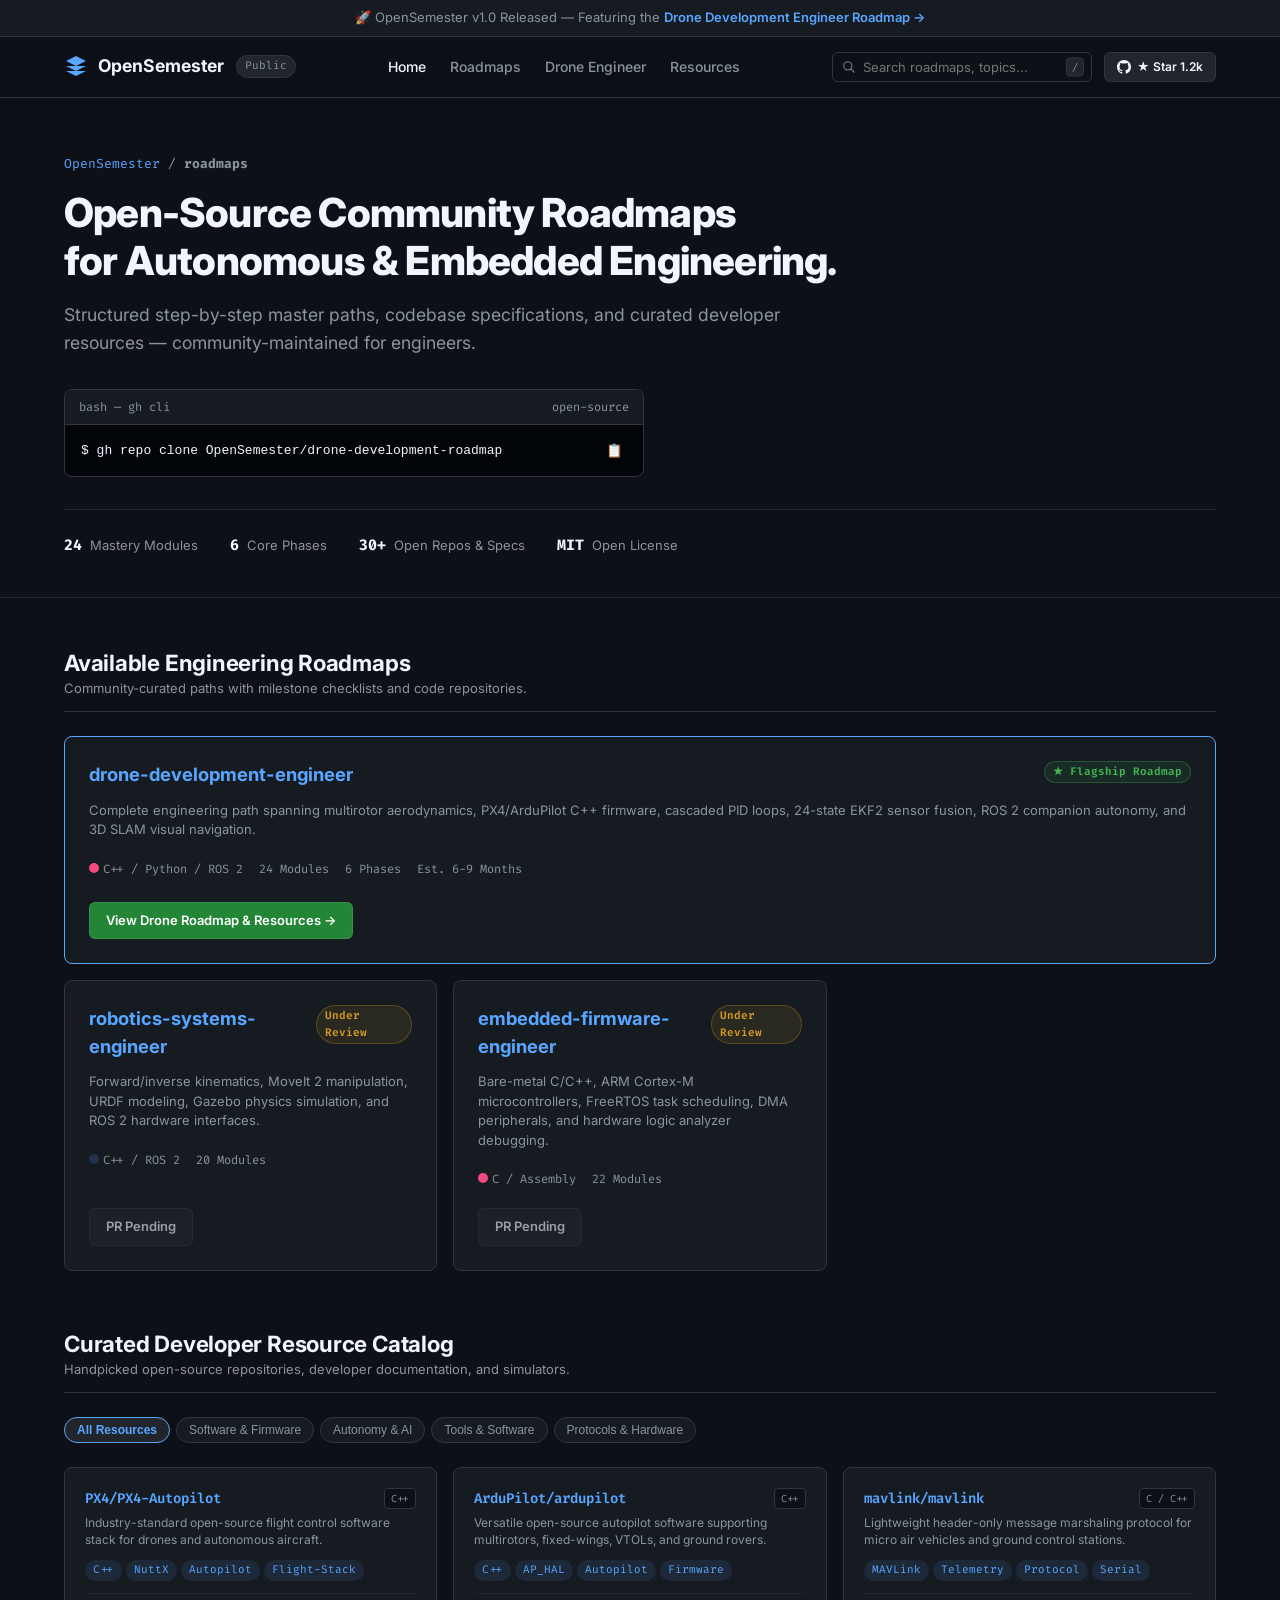
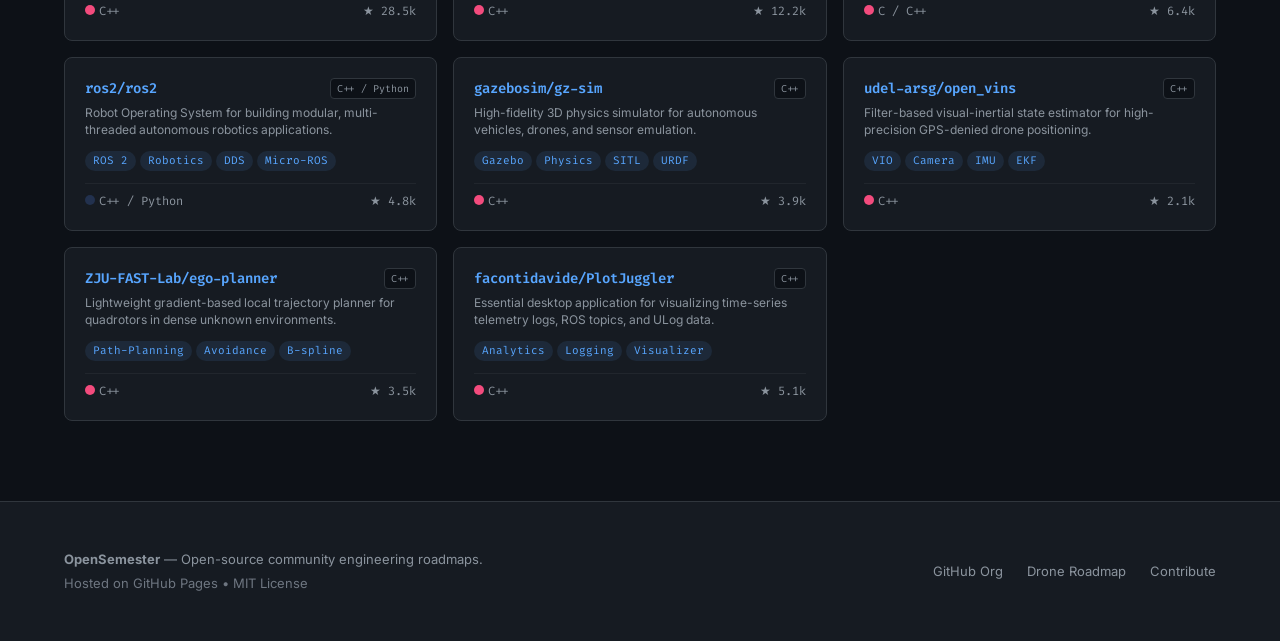
==== index.html @ 30e435c9 "feat: OpenSemester organization website and Drone Development Engineer roadmap" ====
<!DOCTYPE html>
<html lang="en">
<head>
  <meta charset="UTF-8">
  <meta name="viewport" content="width=device-width, initial-scale=1.0">
  <title>OpenSemester — Open Source Engineering Roadmaps</title>
  <meta name="description" content="Open-source, community-curated technical roadmaps and resource guides for specialized engineering domains. Flagship: Drone Development Engineer.">
  <link rel="stylesheet" href="css/main.css">
  <link rel="stylesheet" href="css/resources.css">
</head>
<body>

  <!-- Top Announcement Bar -->
  <div class="announcement-bar">
    <span>🚀 OpenSemester v1.0 Released — Featuring the </span>
    <a href="drone-engineer.html">Drone Development Engineer Roadmap →</a>
  </div>

  <!-- Navbar -->
  <nav class="navbar">
    <div class="container nav-container">
      <div class="brand-wrapper">
        <a href="index.html" class="brand-logo">
          <svg width="24" height="24" viewBox="0 0 24 24"><path fill="var(--accent-blue)" d="M12 2L2 7l10 5 10-5-10-5zM2 17l10 5 10-5M2 12l10 5 10-5"/></svg>
          OpenSemester
        </a>
        <span class="repo-badge">Public</span>
      </div>

      <ul class="nav-menu">
        <li class="nav-item"><a href="index.html" class="active">Home</a></li>
        <li class="nav-item"><a href="#roadmaps">Roadmaps</a></li>
        <li class="nav-item"><a href="drone-engineer.html">Drone Engineer</a></li>
        <li class="nav-item"><a href="#resources">Resources</a></li>
      </ul>

      <div class="nav-actions">
        <div class="search-palette">
          <svg width="14" height="14" fill="none" stroke="currentColor" viewBox="0 0 24 24"><path stroke-linecap="round" stroke-linejoin="round" stroke-width="2" d="M21 21l-6-6m2-5a7 7 0 11-14 0 7 7 0 0114 0z"/></svg>
          <input type="text" id="search-input" placeholder="Search roadmaps, topics...">
          <span class="kbd-shortcut">/</span>
        </div>
        <a href="https://github.com/OpenSemester" target="_blank" rel="noopener" class="btn-github-star">
          <svg width="14" height="14" fill="currentColor" viewBox="0 0 24 24"><path d="M12 0C5.37 0 0 5.37 0 12c0 5.31 3.435 9.795 8.205 11.385.6.105.825-.255.825-.57 0-.285-.015-1.23-.015-2.235-3.015.555-3.795-.735-4.035-1.41-.135-.345-.72-1.41-1.23-1.695-.42-.225-1.02-.78-.015-.795.945-.015 1.62.87 1.845 1.23 1.08 1.815 2.805 1.305 3.495.99.105-.78.42-1.305.765-1.605-2.67-.3-5.46-1.335-5.46-5.925 0-1.305.465-2.385 1.23-3.225-.12-.3-.54-1.53.12-3.18 0 0 1.005-.315 3.3 1.23.96-.27 1.98-.405 3-.405s2.04.135 3 .405c2.295-1.56 3.3-1.23 3.3-1.23.66 1.65.24 2.88.12 3.18.765.84 1.23 1.905 1.23 3.225 0 4.605-2.805 5.625-5.475 5.925.435.375.81 1.095.81 2.22 0 1.605-.015 2.895-.015 3.3 0 .315.225.69.825.57A12.02 12.02 0 0024 12c0-6.63-5.37-12-12-12z"/></svg>
          ★ Star 1.2k
        </a>
      </div>
    </div>
  </nav>

  <!-- Developer Hero Header -->
  <header class="dev-hero">
    <div class="container">
      <div class="hero-repo-header">
        <a href="https://github.com/OpenSemester">OpenSemester</a>
        <span>/</span>
        <strong>roadmaps</strong>
      </div>
      <h1 class="dev-hero-title">
        Open-Source Community Roadmaps<br>
        for Autonomous & Embedded Engineering.
      </h1>
      <p class="dev-hero-desc">
        Structured step-by-step master paths, codebase specifications, and curated developer resources — community-maintained for engineers.
      </p>

      <!-- Terminal / CLI Preview Widget -->
      <div class="cli-widget">
        <div class="cli-header">
          <span>bash — gh cli</span>
          <span>open-source</span>
        </div>
        <div class="cli-body">
          <code>$ gh repo clone OpenSemester/drone-development-roadmap</code>
          <button class="btn-copy-cmd" title="Copy command" onclick="navigator.clipboard.writeText('gh repo clone OpenSemester/drone-development-roadmap')">📋</button>
        </div>
      </div>

      <!-- Stats Strip -->
      <div class="stats-strip">
        <div class="stat-item">
          <strong>24</strong> Mastery Modules
        </div>
        <div class="stat-item">
          <strong>6</strong> Core Phases
        </div>
        <div class="stat-item">
          <strong>30+</strong> Open Repos & Specs
        </div>
        <div class="stat-item">
          <strong>MIT</strong> Open License
        </div>
      </div>
    </div>
  </header>

  <!-- Roadmaps Section -->
  <main class="container">
    <section id="roadmaps">
      <div class="section-heading">
        <div>
          <h2>Available Engineering Roadmaps</h2>
          <p>Community-curated paths with milestone checklists and code repositories.</p>
        </div>
      </div>

      <div style="display: grid; grid-template-columns: repeat(auto-fit, minmax(320px, 1fr)); gap: 1rem;">
        
        <!-- Flagship: Drone Development Engineer -->
        <div class="repo-card" style="grid-column: 1 / -1; border-color: var(--accent-blue);">
          <div>
            <div class="repo-card-top">
              <h3 class="repo-card-title">
                <a href="drone-engineer.html">drone-development-engineer</a>
              </h3>
              <span class="repo-badge-pill featured">★ Flagship Roadmap</span>
            </div>
            <p class="repo-card-desc">
              Complete engineering path spanning multirotor aerodynamics, PX4/ArduPilot C++ firmware, cascaded PID loops, 24-state EKF2 sensor fusion, ROS 2 companion autonomy, and 3D SLAM visual navigation.
            </p>
            <div class="repo-card-meta">
              <span><span class="lang-dot lang-cpp"></span>C++ / Python / ROS 2</span>
              <span>24 Modules</span>
              <span>6 Phases</span>
              <span>Est. 6-9 Months</span>
            </div>
          </div>
          <div style="margin-top: 1.5rem;">
            <a href="drone-engineer.html" class="btn btn-primary">
              View Drone Roadmap & Resources →
            </a>
          </div>
        </div>

        <!-- Robotics Systems Engineer -->
        <div class="repo-card">
          <div>
            <div class="repo-card-top">
              <h3 class="repo-card-title">
                <a href="#">robotics-systems-engineer</a>
              </h3>
              <span class="repo-badge-pill dev">Under Review</span>
            </div>
            <p class="repo-card-desc">
              Forward/inverse kinematics, MoveIt 2 manipulation, URDF modeling, Gazebo physics simulation, and ROS 2 hardware interfaces.
            </p>
            <div class="repo-card-meta">
              <span><span class="lang-dot lang-ros"></span>C++ / ROS 2</span>
              <span>20 Modules</span>
            </div>
          </div>
          <div style="margin-top: 1.25rem;">
            <span class="btn btn-secondary" style="opacity: 0.6;">PR Pending</span>
          </div>
        </div>

        <!-- Embedded Firmware Engineer -->
        <div class="repo-card">
          <div>
            <div class="repo-card-top">
              <h3 class="repo-card-title">
                <a href="#">embedded-firmware-engineer</a>
              </h3>
              <span class="repo-badge-pill dev">Under Review</span>
            </div>
            <p class="repo-card-desc">
              Bare-metal C/C++, ARM Cortex-M microcontrollers, FreeRTOS task scheduling, DMA peripherals, and hardware logic analyzer debugging.
            </p>
            <div class="repo-card-meta">
              <span><span class="lang-dot lang-cpp"></span>C / Assembly</span>
              <span>22 Modules</span>
            </div>
          </div>
          <div style="margin-top: 1.25rem;">
            <span class="btn btn-secondary" style="opacity: 0.6;">PR Pending</span>
          </div>
        </div>

      </div>
    </section>

    <!-- Resources Section -->
    <section id="resources" style="margin-top: 3.5rem;">
      <div class="section-heading">
        <div>
          <h2>Curated Developer Resource Catalog</h2>
          <p>Handpicked open-source repositories, developer documentation, and simulators.</p>
        </div>
      </div>

      <div class="resource-filter-bar">
        <ul class="filter-pills" id="category-tabs">
          <li><button class="filter-btn active" data-category="All">All Resources</button></li>
          <li><button class="filter-btn" data-category="Software & Firmware">Software & Firmware</button></li>
          <li><button class="filter-btn" data-category="Autonomy & AI">Autonomy & AI</button></li>
          <li><button class="filter-btn" data-category="Tools & Software">Tools & Software</button></li>
          <li><button class="filter-btn" data-category="Protocols & Hardware">Protocols & Hardware</button></li>
        </ul>
      </div>

      <div class="dev-resource-grid" id="resources-grid">
        <!-- Injected via app.js -->
      </div>
    </section>
  </main>

  <!-- Footer -->
  <footer class="footer">
    <div class="container footer-inner">
      <div>
        <p><strong>OpenSemester</strong> — Open-source community engineering roadmaps.</p>
        <p style="margin-top: 4px; color: var(--text-tertiary);">Hosted on GitHub Pages • MIT License</p>
      </div>
      <ul class="footer-links">
        <li><a href="https://github.com/OpenSemester" target="_blank">GitHub Org</a></li>
        <li><a href="drone-engineer.html">Drone Roadmap</a></li>
        <li><a href="https://github.com/OpenSemester" target="_blank">Contribute</a></li>
      </ul>
    </div>
  </footer>

  <script src="js/data.js"></script>
  <script src="js/app.js"></script>
</body>
</html>
---- css/main.css ----
/* OpenSemester Design System - Clean GitHub / Developer-First Theme */
@import url('https://fonts.googleapis.com/css2?family=Fira+Code:wght@400;500;600&family=Inter:wght@400;500;600;700;800&display=swap');

:root {
  /* GitHub Dark Color Palette */
  --bg-canvas: #0d1117;
  --bg-surface: #161b22;
  --bg-surface-hover: #1f242c;
  --bg-overlay: #21262d;
  --bg-subtle: rgba(110, 118, 129, 0.1);
  
  --border-default: #30363d;
  --border-muted: #21262d;
  --border-active: #58a6ff;

  --text-primary: #f0f6fc;
  --text-secondary: #8b949e;
  --text-tertiary: #6e7681;
  --text-link: #58a6ff;

  --accent-blue: #58a6ff;
  --accent-green: #3fb950;
  --accent-purple: #bc8cff;
  --accent-orange: #d29922;
  --accent-red: #ff7b72;
  
  --radius-sm: 6px;
  --radius-md: 8px;
  --radius-lg: 12px;
  --radius-full: 9999px;
  
  --shadow-subtle: 0 1px 3px rgba(0, 0, 0, 0.3);
  --shadow-overlay: 0 8px 24px rgba(1, 4, 9, 0.85);
  
  --font-sans: 'Inter', -apple-system, BlinkMacSystemFont, "Segoe UI", Roboto, sans-serif;
  --font-mono: 'Fira Code', SFMono-Regular, Consolas, "Liberation Mono", Menlo, monospace;
}

* {
  box-sizing: border-box;
  margin: 0;
  padding: 0;
}

html {
  scroll-behavior: smooth;
  color-scheme: dark;
}

body {
  font-family: var(--font-sans);
  background-color: var(--bg-canvas);
  color: var(--text-primary);
  line-height: 1.5;
  font-size: 14px;
  -webkit-font-smoothing: antialiased;
}

/* Scrollbar */
::-webkit-scrollbar {
  width: 8px;
  height: 8px;
}
::-webkit-scrollbar-track {
  background: var(--bg-canvas);
}
::-webkit-scrollbar-thumb {
  background: var(--border-default);
  border-radius: 4px;
}
::-webkit-scrollbar-thumb:hover {
  background: var(--text-tertiary);
}

.container {
  max-width: 1200px;
  margin: 0 auto;
  padding: 0 1.5rem;
}

/* Top Announcement Banner */
.announcement-bar {
  background: #161b22;
  border-bottom: 1px solid var(--border-default);
  padding: 8px 0;
  font-size: 13px;
  text-align: center;
  color: var(--text-secondary);
}

.announcement-bar a {
  color: var(--accent-blue);
  text-decoration: none;
  font-weight: 600;
}

.announcement-bar a:hover {
  text-decoration: underline;
}

/* GitHub-Style Navbar */
.navbar {
  position: sticky;
  top: 0;
  z-index: 100;
  background: rgba(13, 17, 23, 0.95);
  backdrop-filter: blur(8px);
  border-bottom: 1px solid var(--border-default);
}

.nav-container {
  display: flex;
  align-items: center;
  justify-content: space-between;
  height: 60px;
}

.brand-wrapper {
  display: flex;
  align-items: center;
  gap: 12px;
}

.brand-logo {
  display: flex;
  align-items: center;
  gap: 10px;
  text-decoration: none;
  color: var(--text-primary);
  font-weight: 700;
  font-size: 1.1rem;
}

.brand-logo svg {
  fill: currentColor;
}

.repo-badge {
  font-family: var(--font-mono);
  font-size: 11px;
  color: var(--text-secondary);
  background: var(--bg-overlay);
  border: 1px solid var(--border-default);
  padding: 2px 8px;
  border-radius: var(--radius-full);
}

.nav-menu {
  display: flex;
  align-items: center;
  gap: 1.5rem;
  list-style: none;
}

.nav-item a {
  color: var(--text-secondary);
  text-decoration: none;
  font-size: 14px;
  font-weight: 500;
  transition: color 0.15s ease;
}

.nav-item a:hover, .nav-item a.active {
  color: var(--text-primary);
}

.nav-actions {
  display: flex;
  align-items: center;
  gap: 12px;
}

.btn-github-star {
  display: inline-flex;
  align-items: center;
  gap: 6px;
  background: var(--bg-overlay);
  color: var(--text-primary);
  border: 1px solid var(--border-default);
  padding: 5px 12px;
  border-radius: var(--radius-sm);
  font-size: 12px;
  font-weight: 600;
  text-decoration: none;
  transition: background 0.15s ease, border-color 0.15s ease;
}

.btn-github-star:hover {
  background: var(--border-default);
  border-color: var(--text-tertiary);
}

/* Command Quick Search Palette */
.search-palette {
  position: relative;
  width: 260px;
}

.search-palette input {
  width: 100%;
  background: var(--bg-canvas);
  border: 1px solid var(--border-default);
  border-radius: var(--radius-sm);
  padding: 6px 12px 6px 30px;
  color: var(--text-primary);
  font-size: 13px;
  font-family: var(--font-sans);
  outline: none;
  transition: border-color 0.15s ease;
}

.search-palette input:focus {
  border-color: var(--accent-blue);
  box-shadow: 0 0 0 2px rgba(88, 166, 255, 0.2);
}

.search-palette svg {
  position: absolute;
  left: 10px;
  top: 50%;
  transform: translateY(-50%);
  color: var(--text-tertiary);
  pointer-events: none;
}

.kbd-shortcut {
  position: absolute;
  right: 8px;
  top: 50%;
  transform: translateY(-50%);
  font-family: var(--font-mono);
  font-size: 10px;
  background: var(--bg-overlay);
  border: 1px solid var(--border-default);
  color: var(--text-secondary);
  padding: 1px 5px;
  border-radius: 4px;
}

/* Developer Hero Header */
.dev-hero {
  padding: 3.5rem 0 2.5rem;
  border-bottom: 1px solid var(--border-muted);
}

.hero-repo-header {
  display: flex;
  align-items: center;
  gap: 8px;
  font-family: var(--font-mono);
  font-size: 13px;
  color: var(--text-secondary);
  margin-bottom: 1rem;
}

.hero-repo-header a {
  color: var(--accent-blue);
  text-decoration: none;
}

.hero-repo-header a:hover {
  text-decoration: underline;
}

.dev-hero-title {
  font-size: 2.5rem;
  font-weight: 800;
  line-height: 1.2;
  letter-spacing: -0.02em;
  margin-bottom: 1rem;
}

.dev-hero-desc {
  font-size: 1.1rem;
  color: var(--text-secondary);
  max-width: 760px;
  line-height: 1.6;
  margin-bottom: 2rem;
}

/* Command Terminal Widget */
.cli-widget {
  background: #010409;
  border: 1px solid var(--border-default);
  border-radius: var(--radius-md);
  max-width: 580px;
  font-family: var(--font-mono);
  font-size: 13px;
  overflow: hidden;
}

.cli-header {
  background: var(--bg-surface);
  padding: 8px 14px;
  border-bottom: 1px solid var(--border-default);
  display: flex;
  align-items: center;
  justify-content: space-between;
  color: var(--text-secondary);
  font-size: 12px;
}

.cli-body {
  padding: 14px 16px;
  display: flex;
  align-items: center;
  justify-content: space-between;
  color: var(--accent-green);
}

.cli-body code {
  color: var(--text-primary);
}

.btn-copy-cmd {
  background: transparent;
  border: none;
  color: var(--text-tertiary);
  cursor: pointer;
  padding: 4px;
  border-radius: 4px;
}

.btn-copy-cmd:hover {
  color: var(--text-primary);
  background: var(--bg-overlay);
}

/* Stats Counter Row */
.stats-strip {
  display: flex;
  align-items: center;
  gap: 2rem;
  margin-top: 2rem;
  padding-top: 1.5rem;
  border-top: 1px solid var(--border-muted);
  flex-wrap: wrap;
}

.stat-item {
  display: flex;
  align-items: center;
  gap: 8px;
  font-size: 13px;
  color: var(--text-secondary);
}

.stat-item strong {
  color: var(--text-primary);
  font-family: var(--font-mono);
  font-weight: 700;
  font-size: 15px;
}

/* Section Headlines */
.section-heading {
  display: flex;
  align-items: center;
  justify-content: space-between;
  margin: 3rem 0 1.5rem;
  padding-bottom: 0.75rem;
  border-bottom: 1px solid var(--border-default);
}

.section-heading h2 {
  font-size: 1.4rem;
  font-weight: 700;
  letter-spacing: -0.01em;
}

.section-heading p {
  color: var(--text-secondary);
  font-size: 13px;
}

/* GitHub Repository Style Card */
.repo-card {
  background: var(--bg-surface);
  border: 1px solid var(--border-default);
  border-radius: var(--radius-md);
  padding: 1.5rem;
  display: flex;
  flex-direction: column;
  justify-content: space-between;
  transition: border-color 0.15s ease, background-color 0.15s ease;
}

.repo-card:hover {
  border-color: var(--text-tertiary);
  background-color: var(--bg-surface-hover);
}

.repo-card-top {
  display: flex;
  align-items: flex-start;
  justify-content: space-between;
  margin-bottom: 0.75rem;
}

.repo-card-title {
  font-size: 1.15rem;
  font-weight: 700;
  display: flex;
  align-items: center;
  gap: 8px;
}

.repo-card-title a {
  color: var(--accent-blue);
  text-decoration: none;
}

.repo-card-title a:hover {
  text-decoration: underline;
}

.repo-badge-pill {
  font-family: var(--font-mono);
  font-size: 11px;
  padding: 2px 8px;
  border-radius: var(--radius-full);
  border: 1px solid var(--border-default);
  font-weight: 600;
}

.repo-badge-pill.featured {
  background: rgba(63, 185, 80, 0.1);
  color: var(--accent-green);
  border-color: rgba(63, 185, 80, 0.3);
}

.repo-badge-pill.dev {
  background: rgba(210, 153, 34, 0.1);
  color: var(--accent-orange);
  border-color: rgba(210, 153, 34, 0.3);
}

.repo-card-desc {
  color: var(--text-secondary);
  font-size: 13px;
  line-height: 1.5;
  margin-bottom: 1.25rem;
}

.repo-card-meta {
  display: flex;
  align-items: center;
  gap: 16px;
  font-size: 12px;
  color: var(--text-secondary);
  font-family: var(--font-mono);
}

.lang-dot {
  width: 10px;
  height: 10px;
  border-radius: 50%;
  display: inline-block;
  margin-right: 4px;
}

.lang-cpp { background-color: #f34b7d; }
.lang-python { background-color: #3572A5; }
.lang-ros { background-color: #22314E; }
.lang-hardware { background-color: #e34c26; }

/* Buttons */
.btn {
  display: inline-flex;
  align-items: center;
  justify-content: center;
  gap: 6px;
  padding: 8px 16px;
  border-radius: var(--radius-sm);
  font-size: 13px;
  font-weight: 600;
  text-decoration: none;
  cursor: pointer;
  transition: all 0.15s ease;
}

.btn-primary {
  background-color: #238636;
  color: #ffffff;
  border: 1px solid rgba(240, 246, 252, 0.1);
}

.btn-primary:hover {
  background-color: #2ea043;
}

.btn-secondary {
  background-color: var(--bg-overlay);
  color: var(--text-primary);
  border: 1px solid var(--border-default);
}

.btn-secondary:hover {
  background-color: var(--border-default);
  border-color: var(--text-tertiary);
}

/* Footer */
.footer {
  border-top: 1px solid var(--border-default);
  padding: 3rem 0;
  margin-top: 5rem;
  background: var(--bg-surface);
  font-size: 13px;
  color: var(--text-secondary);
}

.footer-inner {
  display: flex;
  align-items: center;
  justify-content: space-between;
  flex-wrap: wrap;
  gap: 1.5rem;
}

.footer-links {
  display: flex;
  gap: 1.5rem;
  list-style: none;
}

.footer-links a {
  color: var(--text-secondary);
  text-decoration: none;
}

.footer-links a:hover {
  color: var(--accent-blue);
}
---- css/resources.css ----
/* GitHub Repository Style Resource Catalog */

.resource-filter-bar {
  display: flex;
  align-items: center;
  justify-content: space-between;
  gap: 1rem;
  margin-bottom: 1.5rem;
  flex-wrap: wrap;
}

.filter-pills {
  display: flex;
  align-items: center;
  gap: 6px;
  flex-wrap: wrap;
  list-style: none;
}

.filter-btn {
  background: var(--bg-surface);
  border: 1px solid var(--border-default);
  color: var(--text-secondary);
  padding: 5px 12px;
  border-radius: var(--radius-full);
  font-size: 12px;
  font-weight: 500;
  cursor: pointer;
  transition: all 0.15s ease;
}

.filter-btn:hover {
  background: var(--bg-surface-hover);
  color: var(--text-primary);
}

.filter-btn.active {
  background: var(--bg-overlay);
  border-color: var(--accent-blue);
  color: var(--accent-blue);
  font-weight: 600;
}

/* Resource Grid */
.dev-resource-grid {
  display: grid;
  grid-template-columns: repeat(auto-fill, minmax(340px, 1fr));
  gap: 1rem;
}

.dev-resource-card {
  background: var(--bg-surface);
  border: 1px solid var(--border-default);
  border-radius: var(--radius-md);
  padding: 1.25rem;
  display: flex;
  flex-direction: column;
  justify-content: space-between;
  transition: border-color 0.15s ease;
}

.dev-resource-card:hover {
  border-color: var(--text-tertiary);
}

.dev-res-header {
  display: flex;
  align-items: flex-start;
  justify-content: space-between;
  margin-bottom: 6px;
}

.dev-res-title {
  font-size: 14px;
  font-weight: 600;
  font-family: var(--font-mono);
}

.dev-res-title a {
  color: var(--accent-blue);
  text-decoration: none;
}

.dev-res-title a:hover {
  text-decoration: underline;
}

.dev-res-badge {
  font-family: var(--font-mono);
  font-size: 10px;
  background: var(--bg-canvas);
  border: 1px solid var(--border-default);
  color: var(--text-secondary);
  padding: 2px 6px;
  border-radius: 4px;
}

.dev-res-desc {
  font-size: 12px;
  color: var(--text-secondary);
  line-height: 1.4;
  margin-bottom: 12px;
}

.dev-res-topics {
  display: flex;
  flex-wrap: wrap;
  gap: 4px;
  margin-bottom: 12px;
}

.topic-chip {
  font-size: 11px;
  font-family: var(--font-mono);
  background: rgba(88, 166, 255, 0.1);
  color: var(--accent-blue);
  padding: 2px 8px;
  border-radius: var(--radius-full);
}

.dev-res-footer {
  display: flex;
  align-items: center;
  justify-content: space-between;
  font-size: 12px;
  color: var(--text-secondary);
  font-family: var(--font-mono);
  padding-top: 8px;
  border-top: 1px solid var(--border-muted);
}
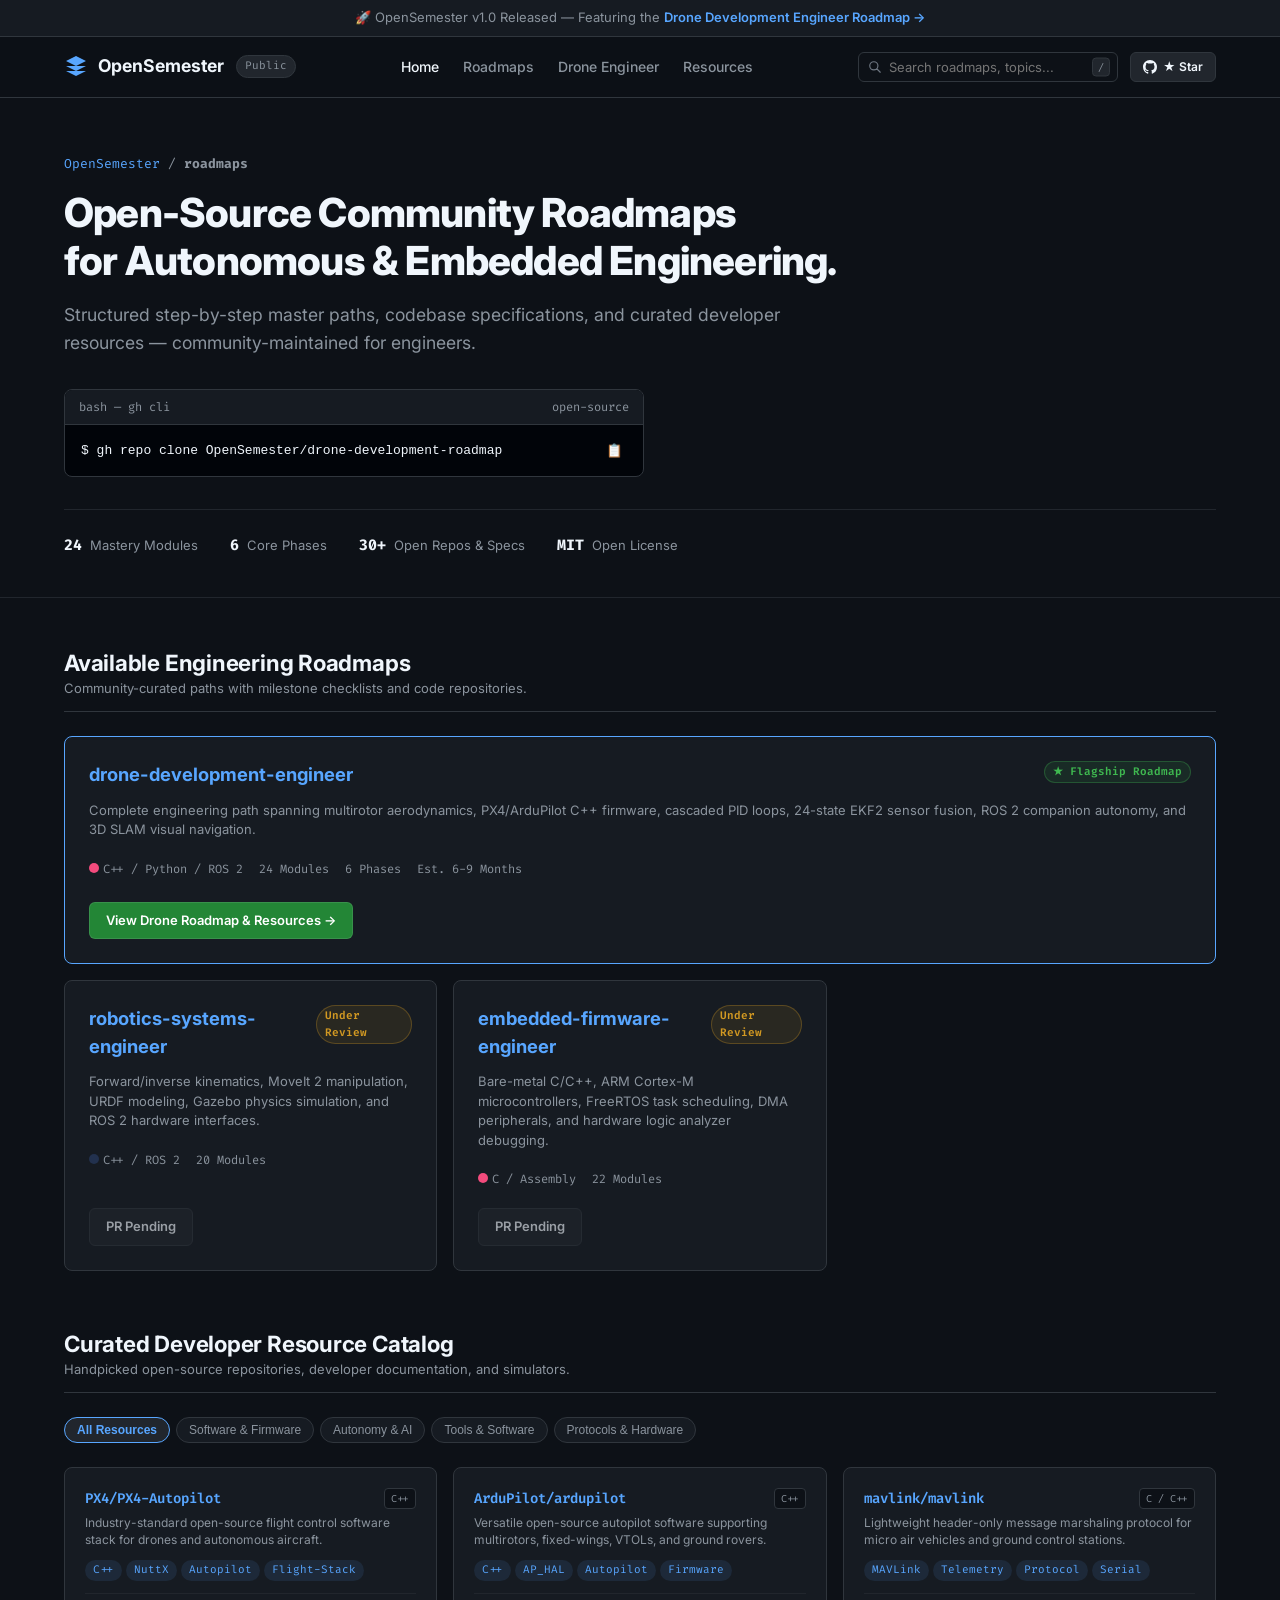
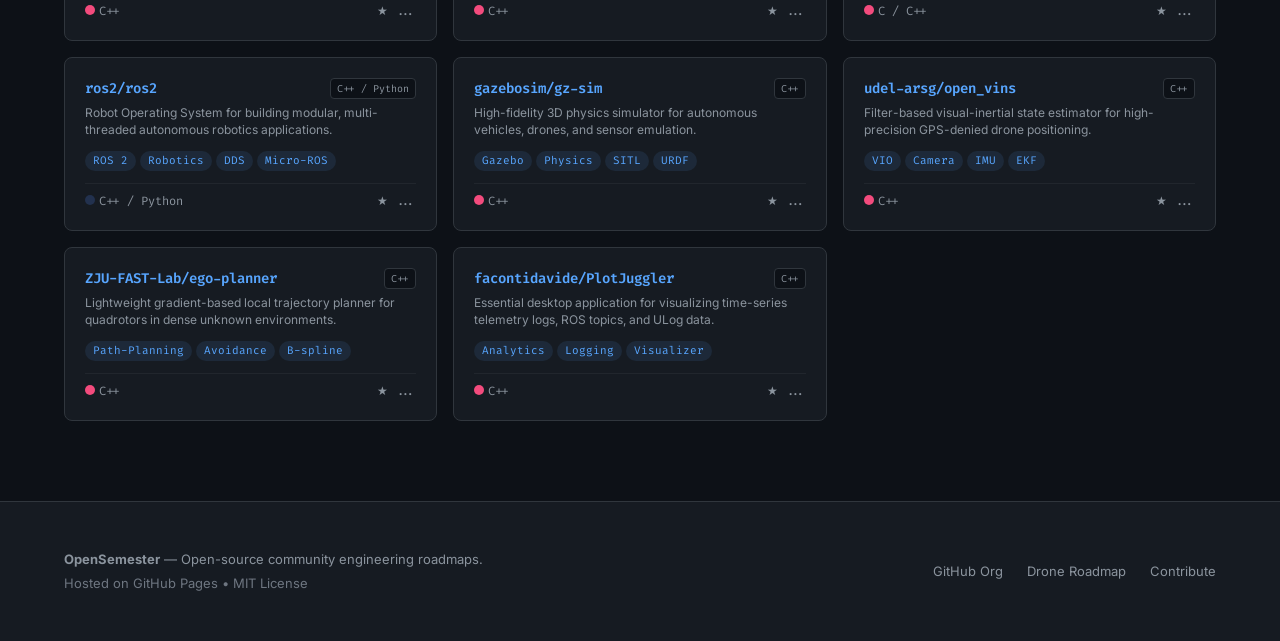
==== commit b659babd: "fix: fetch real live GitHub stars from REST API" ====
--- a/index.html
+++ b/index.html
@@ -40,9 +40,9 @@
           <input type="text" id="search-input" placeholder="Search roadmaps, topics...">
           <span class="kbd-shortcut">/</span>
         </div>
-        <a href="https://github.com/OpenSemester" target="_blank" rel="noopener" class="btn-github-star">
+        <a href="https://github.com/OpenSemester/opensemester.github.io" target="_blank" rel="noopener" class="btn-github-star" id="nav-github-star">
           <svg width="14" height="14" fill="currentColor" viewBox="0 0 24 24"><path d="M12 0C5.37 0 0 5.37 0 12c0 5.31 3.435 9.795 8.205 11.385.6.105.825-.255.825-.57 0-.285-.015-1.23-.015-2.235-3.015.555-3.795-.735-4.035-1.41-.135-.345-.72-1.41-1.23-1.695-.42-.225-1.02-.78-.015-.795.945-.015 1.62.87 1.845 1.23 1.08 1.815 2.805 1.305 3.495.99.105-.78.42-1.305.765-1.605-2.67-.3-5.46-1.335-5.46-5.925 0-1.305.465-2.385 1.23-3.225-.12-.3-.54-1.53.12-3.18 0 0 1.005-.315 3.3 1.23.96-.27 1.98-.405 3-.405s2.04.135 3 .405c2.295-1.56 3.3-1.23 3.3-1.23.66 1.65.24 2.88.12 3.18.765.84 1.23 1.905 1.23 3.225 0 4.605-2.805 5.625-5.475 5.925.435.375.81 1.095.81 2.22 0 1.605-.015 2.895-.015 3.3 0 .315.225.69.825.57A12.02 12.02 0 0024 12c0-6.63-5.37-12-12-12z"/></svg>
-          ★ Star 1.2k
+          <span id="github-star-count">★ Star</span>
         </a>
       </div>
     </div>
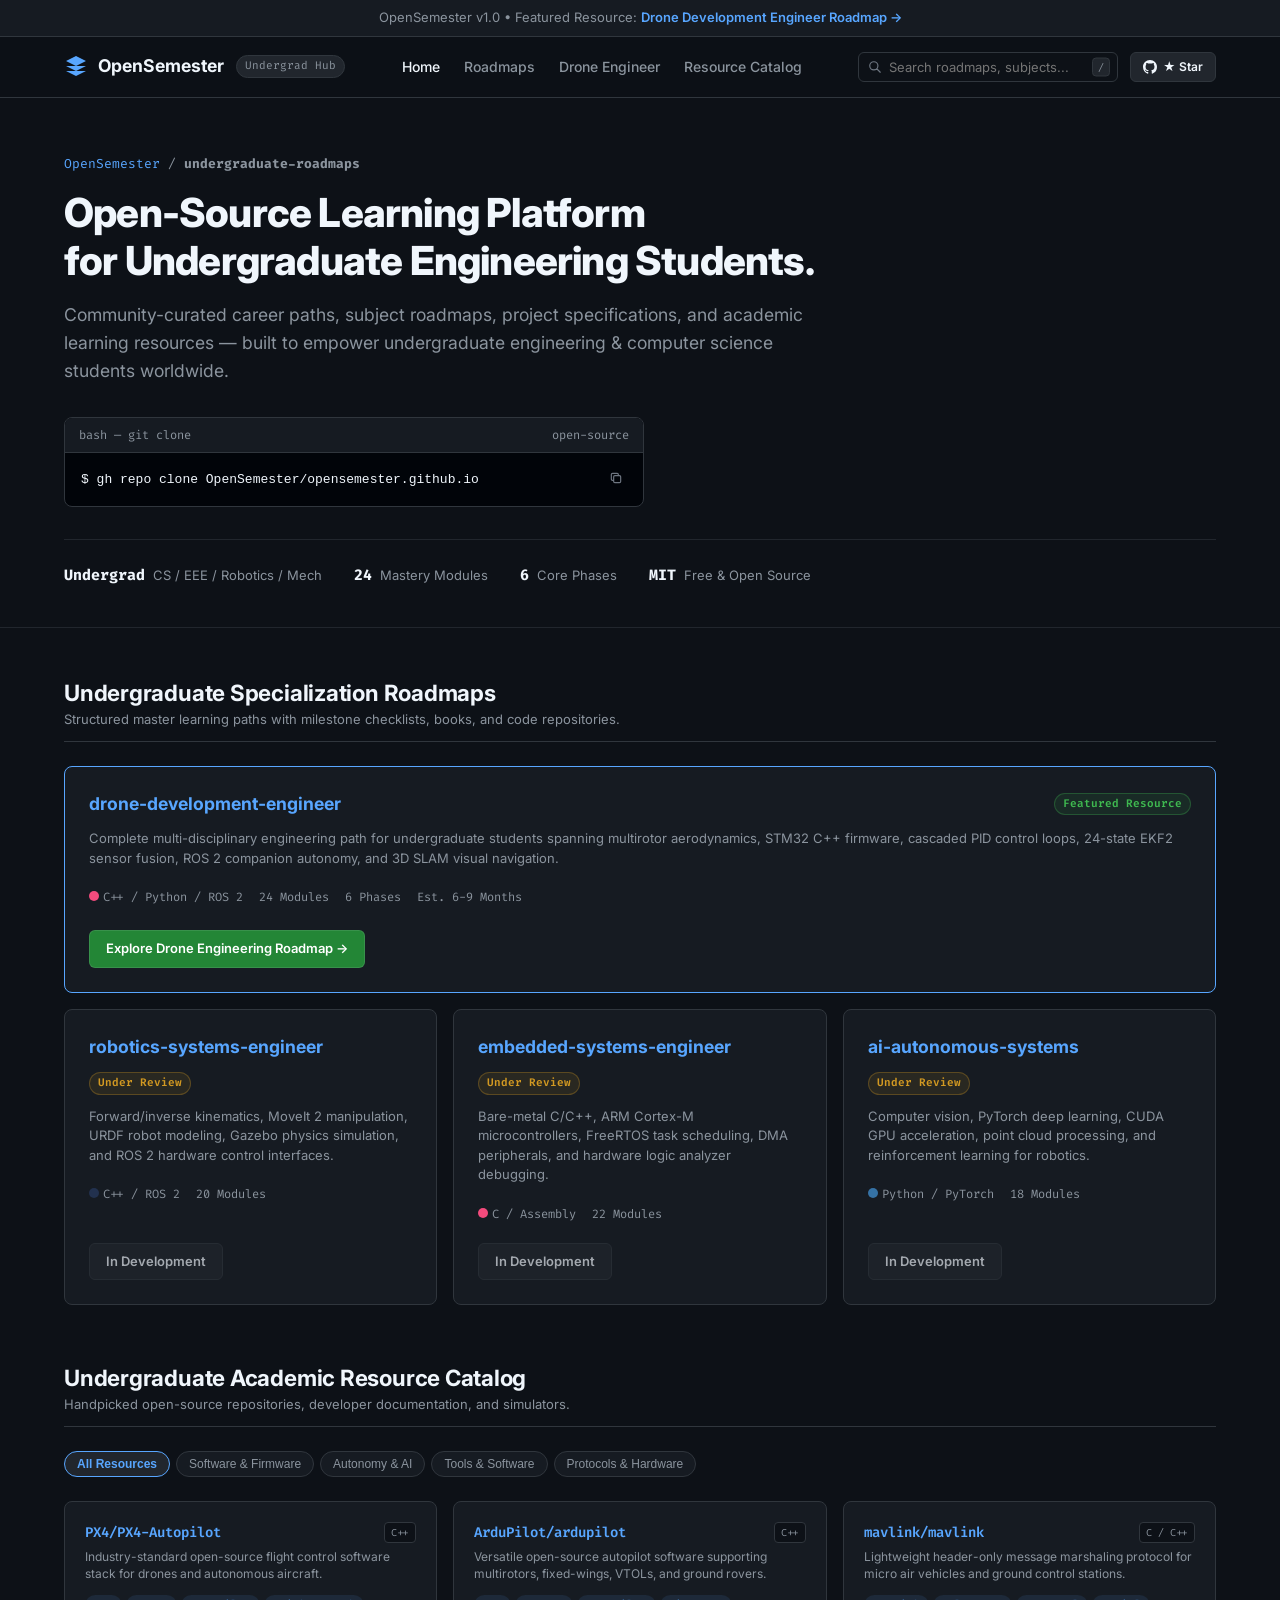
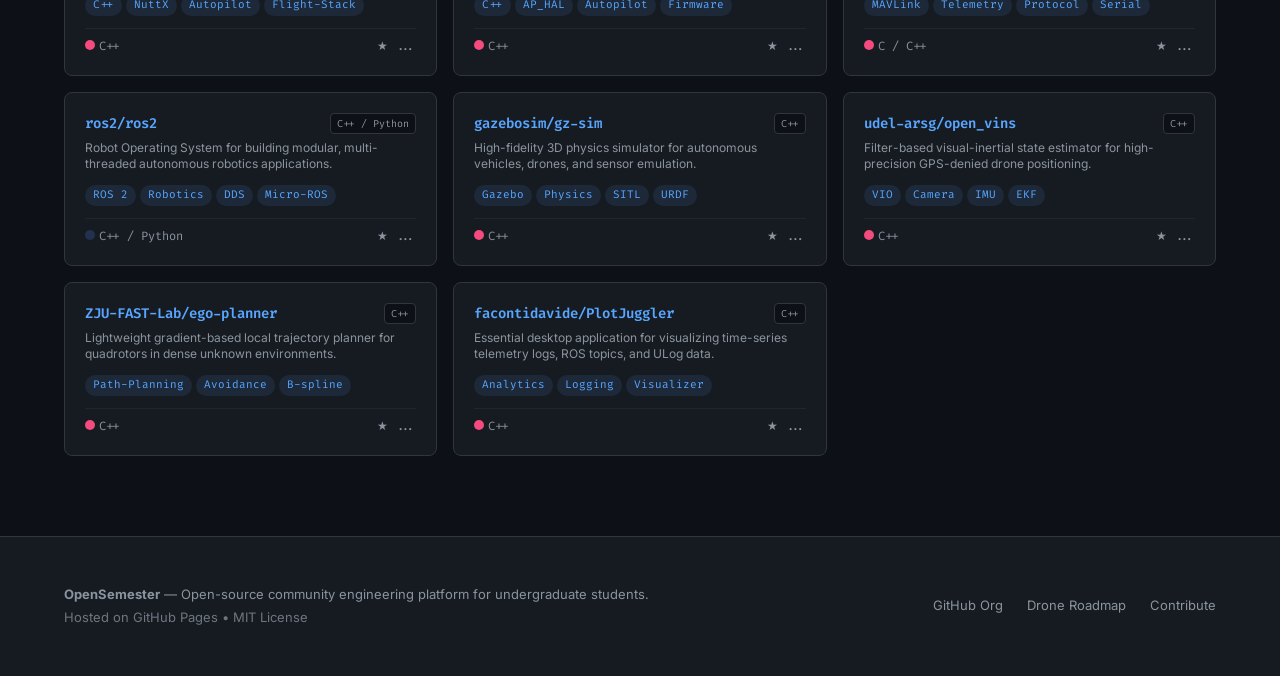
==== commit 272b7c49: "feat: position OpenSemester for all undergraduate students with clean UI and live stars" ====
--- a/index.html
+++ b/index.html
@@ -3,16 +3,16 @@
 <head>
   <meta charset="UTF-8">
   <meta name="viewport" content="width=device-width, initial-scale=1.0">
-  <title>OpenSemester — Open Source Engineering Roadmaps</title>
-  <meta name="description" content="Open-source, community-curated technical roadmaps and resource guides for specialized engineering domains. Flagship: Drone Development Engineer.">
+  <title>OpenSemester — Open Source Engineering Roadmaps for Undergraduate Students</title>
+  <meta name="description" content="Open-source community platform for undergraduate engineering students. Structured roadmaps, academic specs, and curated learning resources across CS, EEE, Robotics, and Embedded Systems.">
   <link rel="stylesheet" href="css/main.css">
   <link rel="stylesheet" href="css/resources.css">
 </head>
 <body>
 
-  <!-- Top Announcement Bar -->
+  <!-- Announcement Bar -->
   <div class="announcement-bar">
-    <span>🚀 OpenSemester v1.0 Released — Featuring the </span>
+    <span>OpenSemester v1.0 • Featured Resource: </span>
     <a href="drone-engineer.html">Drone Development Engineer Roadmap →</a>
   </div>
 
@@ -24,20 +24,20 @@
           <svg width="24" height="24" viewBox="0 0 24 24"><path fill="var(--accent-blue)" d="M12 2L2 7l10 5 10-5-10-5zM2 17l10 5 10-5M2 12l10 5 10-5"/></svg>
           OpenSemester
         </a>
-        <span class="repo-badge">Public</span>
+        <span class="repo-badge">Undergrad Hub</span>
       </div>
 
       <ul class="nav-menu">
         <li class="nav-item"><a href="index.html" class="active">Home</a></li>
         <li class="nav-item"><a href="#roadmaps">Roadmaps</a></li>
         <li class="nav-item"><a href="drone-engineer.html">Drone Engineer</a></li>
-        <li class="nav-item"><a href="#resources">Resources</a></li>
+        <li class="nav-item"><a href="#resources">Resource Catalog</a></li>
       </ul>
 
       <div class="nav-actions">
         <div class="search-palette">
           <svg width="14" height="14" fill="none" stroke="currentColor" viewBox="0 0 24 24"><path stroke-linecap="round" stroke-linejoin="round" stroke-width="2" d="M21 21l-6-6m2-5a7 7 0 11-14 0 7 7 0 0114 0z"/></svg>
-          <input type="text" id="search-input" placeholder="Search roadmaps, topics...">
+          <input type="text" id="search-input" placeholder="Search roadmaps, subjects...">
           <span class="kbd-shortcut">/</span>
         </div>
         <a href="https://github.com/OpenSemester/opensemester.github.io" target="_blank" rel="noopener" class="btn-github-star" id="nav-github-star">
@@ -48,47 +48,49 @@
     </div>
   </nav>
 
-  <!-- Developer Hero Header -->
+  <!-- Undergraduate Hero Header -->
   <header class="dev-hero">
     <div class="container">
       <div class="hero-repo-header">
         <a href="https://github.com/OpenSemester">OpenSemester</a>
         <span>/</span>
-        <strong>roadmaps</strong>
+        <strong>undergraduate-roadmaps</strong>
       </div>
       <h1 class="dev-hero-title">
-        Open-Source Community Roadmaps<br>
-        for Autonomous & Embedded Engineering.
+        Open-Source Learning Platform<br>
+        for Undergraduate Engineering Students.
       </h1>
       <p class="dev-hero-desc">
-        Structured step-by-step master paths, codebase specifications, and curated developer resources — community-maintained for engineers.
+        Community-curated career paths, subject roadmaps, project specifications, and academic learning resources — built to empower undergraduate engineering & computer science students worldwide.
       </p>
 
       <!-- Terminal / CLI Preview Widget -->
       <div class="cli-widget">
         <div class="cli-header">
-          <span>bash — gh cli</span>
+          <span>bash — git clone</span>
           <span>open-source</span>
         </div>
         <div class="cli-body">
-          <code>$ gh repo clone OpenSemester/drone-development-roadmap</code>
-          <button class="btn-copy-cmd" title="Copy command" onclick="navigator.clipboard.writeText('gh repo clone OpenSemester/drone-development-roadmap')">📋</button>
+          <code>$ gh repo clone OpenSemester/opensemester.github.io</code>
+          <button class="btn-copy-cmd" title="Copy command" onclick="navigator.clipboard.writeText('gh repo clone OpenSemester/opensemester.github.io')">
+            <svg width="14" height="14" fill="none" stroke="currentColor" viewBox="0 0 24 24"><path stroke-linecap="round" stroke-linejoin="round" stroke-width="2" d="M8 16H6a2 2 0 01-2-2V6a2 2 0 012-2h8a2 2 0 012 2v2m-6 12h8a2 2 0 002-2v-8a2 2 0 00-2-2h-8a2 2 0 00-2 2v8a2 2 0 002 2z"/></svg>
+          </button>
         </div>
       </div>
 
       <!-- Stats Strip -->
       <div class="stats-strip">
         <div class="stat-item">
+          <strong>Undergrad</strong> CS / EEE / Robotics / Mech
+        </div>
+        <div class="stat-item">
           <strong>24</strong> Mastery Modules
         </div>
         <div class="stat-item">
           <strong>6</strong> Core Phases
         </div>
         <div class="stat-item">
-          <strong>30+</strong> Open Repos & Specs
-        </div>
-        <div class="stat-item">
-          <strong>MIT</strong> Open License
+          <strong>MIT</strong> Free & Open Source
         </div>
       </div>
     </div>
@@ -99,24 +101,24 @@
     <section id="roadmaps">
       <div class="section-heading">
         <div>
-          <h2>Available Engineering Roadmaps</h2>
-          <p>Community-curated paths with milestone checklists and code repositories.</p>
+          <h2>Undergraduate Specialization Roadmaps</h2>
+          <p>Structured master learning paths with milestone checklists, books, and code repositories.</p>
         </div>
       </div>
 
       <div style="display: grid; grid-template-columns: repeat(auto-fit, minmax(320px, 1fr)); gap: 1rem;">
         
-        <!-- Flagship: Drone Development Engineer -->
+        <!-- Featured Resource: Drone Development Engineer -->
         <div class="repo-card" style="grid-column: 1 / -1; border-color: var(--accent-blue);">
           <div>
             <div class="repo-card-top">
               <h3 class="repo-card-title">
                 <a href="drone-engineer.html">drone-development-engineer</a>
               </h3>
-              <span class="repo-badge-pill featured">★ Flagship Roadmap</span>
-            </div>
-            <p class="repo-card-desc">
-              Complete engineering path spanning multirotor aerodynamics, PX4/ArduPilot C++ firmware, cascaded PID loops, 24-state EKF2 sensor fusion, ROS 2 companion autonomy, and 3D SLAM visual navigation.
+              <span class="repo-badge-pill featured">Featured Resource</span>
+            </div>
+            <p class="repo-card-desc">
+              Complete multi-disciplinary engineering path for undergraduate students spanning multirotor aerodynamics, STM32 C++ firmware, cascaded PID control loops, 24-state EKF2 sensor fusion, ROS 2 companion autonomy, and 3D SLAM visual navigation.
             </p>
             <div class="repo-card-meta">
               <span><span class="lang-dot lang-cpp"></span>C++ / Python / ROS 2</span>
@@ -127,12 +129,12 @@
           </div>
           <div style="margin-top: 1.5rem;">
             <a href="drone-engineer.html" class="btn btn-primary">
-              View Drone Roadmap & Resources →
+              Explore Drone Engineering Roadmap →
             </a>
           </div>
         </div>
 
-        <!-- Robotics Systems Engineer -->
+        <!-- Robotics & Mechatronics Engineer -->
         <div class="repo-card">
           <div>
             <div class="repo-card-top">
@@ -142,7 +144,7 @@
               <span class="repo-badge-pill dev">Under Review</span>
             </div>
             <p class="repo-card-desc">
-              Forward/inverse kinematics, MoveIt 2 manipulation, URDF modeling, Gazebo physics simulation, and ROS 2 hardware interfaces.
+              Forward/inverse kinematics, MoveIt 2 manipulation, URDF robot modeling, Gazebo physics simulation, and ROS 2 hardware control interfaces.
             </p>
             <div class="repo-card-meta">
               <span><span class="lang-dot lang-ros"></span>C++ / ROS 2</span>
@@ -150,16 +152,16 @@
             </div>
           </div>
           <div style="margin-top: 1.25rem;">
-            <span class="btn btn-secondary" style="opacity: 0.6;">PR Pending</span>
-          </div>
-        </div>
-
-        <!-- Embedded Firmware Engineer -->
+            <span class="btn btn-secondary" style="opacity: 0.65; cursor: not-allowed;">In Development</span>
+          </div>
+        </div>
+
+        <!-- Embedded Systems & IoT Engineer -->
         <div class="repo-card">
           <div>
             <div class="repo-card-top">
               <h3 class="repo-card-title">
-                <a href="#">embedded-firmware-engineer</a>
+                <a href="#">embedded-systems-engineer</a>
               </h3>
               <span class="repo-badge-pill dev">Under Review</span>
             </div>
@@ -172,7 +174,29 @@
             </div>
           </div>
           <div style="margin-top: 1.25rem;">
-            <span class="btn btn-secondary" style="opacity: 0.6;">PR Pending</span>
+            <span class="btn btn-secondary" style="opacity: 0.65; cursor: not-allowed;">In Development</span>
+          </div>
+        </div>
+
+        <!-- AI & Autonomous Systems -->
+        <div class="repo-card">
+          <div>
+            <div class="repo-card-top">
+              <h3 class="repo-card-title">
+                <a href="#">ai-autonomous-systems</a>
+              </h3>
+              <span class="repo-badge-pill dev">Under Review</span>
+            </div>
+            <p class="repo-card-desc">
+              Computer vision, PyTorch deep learning, CUDA GPU acceleration, point cloud processing, and reinforcement learning for robotics.
+            </p>
+            <div class="repo-card-meta">
+              <span><span class="lang-dot lang-python"></span>Python / PyTorch</span>
+              <span>18 Modules</span>
+            </div>
+          </div>
+          <div style="margin-top: 1.25rem;">
+            <span class="btn btn-secondary" style="opacity: 0.65; cursor: not-allowed;">In Development</span>
           </div>
         </div>
 
@@ -183,7 +207,7 @@
     <section id="resources" style="margin-top: 3.5rem;">
       <div class="section-heading">
         <div>
-          <h2>Curated Developer Resource Catalog</h2>
+          <h2>Undergraduate Academic Resource Catalog</h2>
           <p>Handpicked open-source repositories, developer documentation, and simulators.</p>
         </div>
       </div>
@@ -208,7 +232,7 @@
   <footer class="footer">
     <div class="container footer-inner">
       <div>
-        <p><strong>OpenSemester</strong> — Open-source community engineering roadmaps.</p>
+        <p><strong>OpenSemester</strong> — Open-source community engineering platform for undergraduate students.</p>
         <p style="margin-top: 4px; color: var(--text-tertiary);">Hosted on GitHub Pages • MIT License</p>
       </div>
       <ul class="footer-links">
--- a/css/main.css
+++ b/css/main.css
@@ -392,13 +392,15 @@
 
 .repo-card-top {
   display: flex;
-  align-items: flex-start;
-  justify-content: space-between;
+  align-items: center;
+  justify-content: space-between;
+  gap: 12px;
   margin-bottom: 0.75rem;
+  flex-wrap: wrap;
 }
 
 .repo-card-title {
-  font-size: 1.15rem;
+  font-size: 1.1rem;
   font-weight: 700;
   display: flex;
   align-items: center;
@@ -421,6 +423,8 @@
   border-radius: var(--radius-full);
   border: 1px solid var(--border-default);
   font-weight: 600;
+  white-space: nowrap;
+  flex-shrink: 0;
 }
 
 .repo-badge-pill.featured {
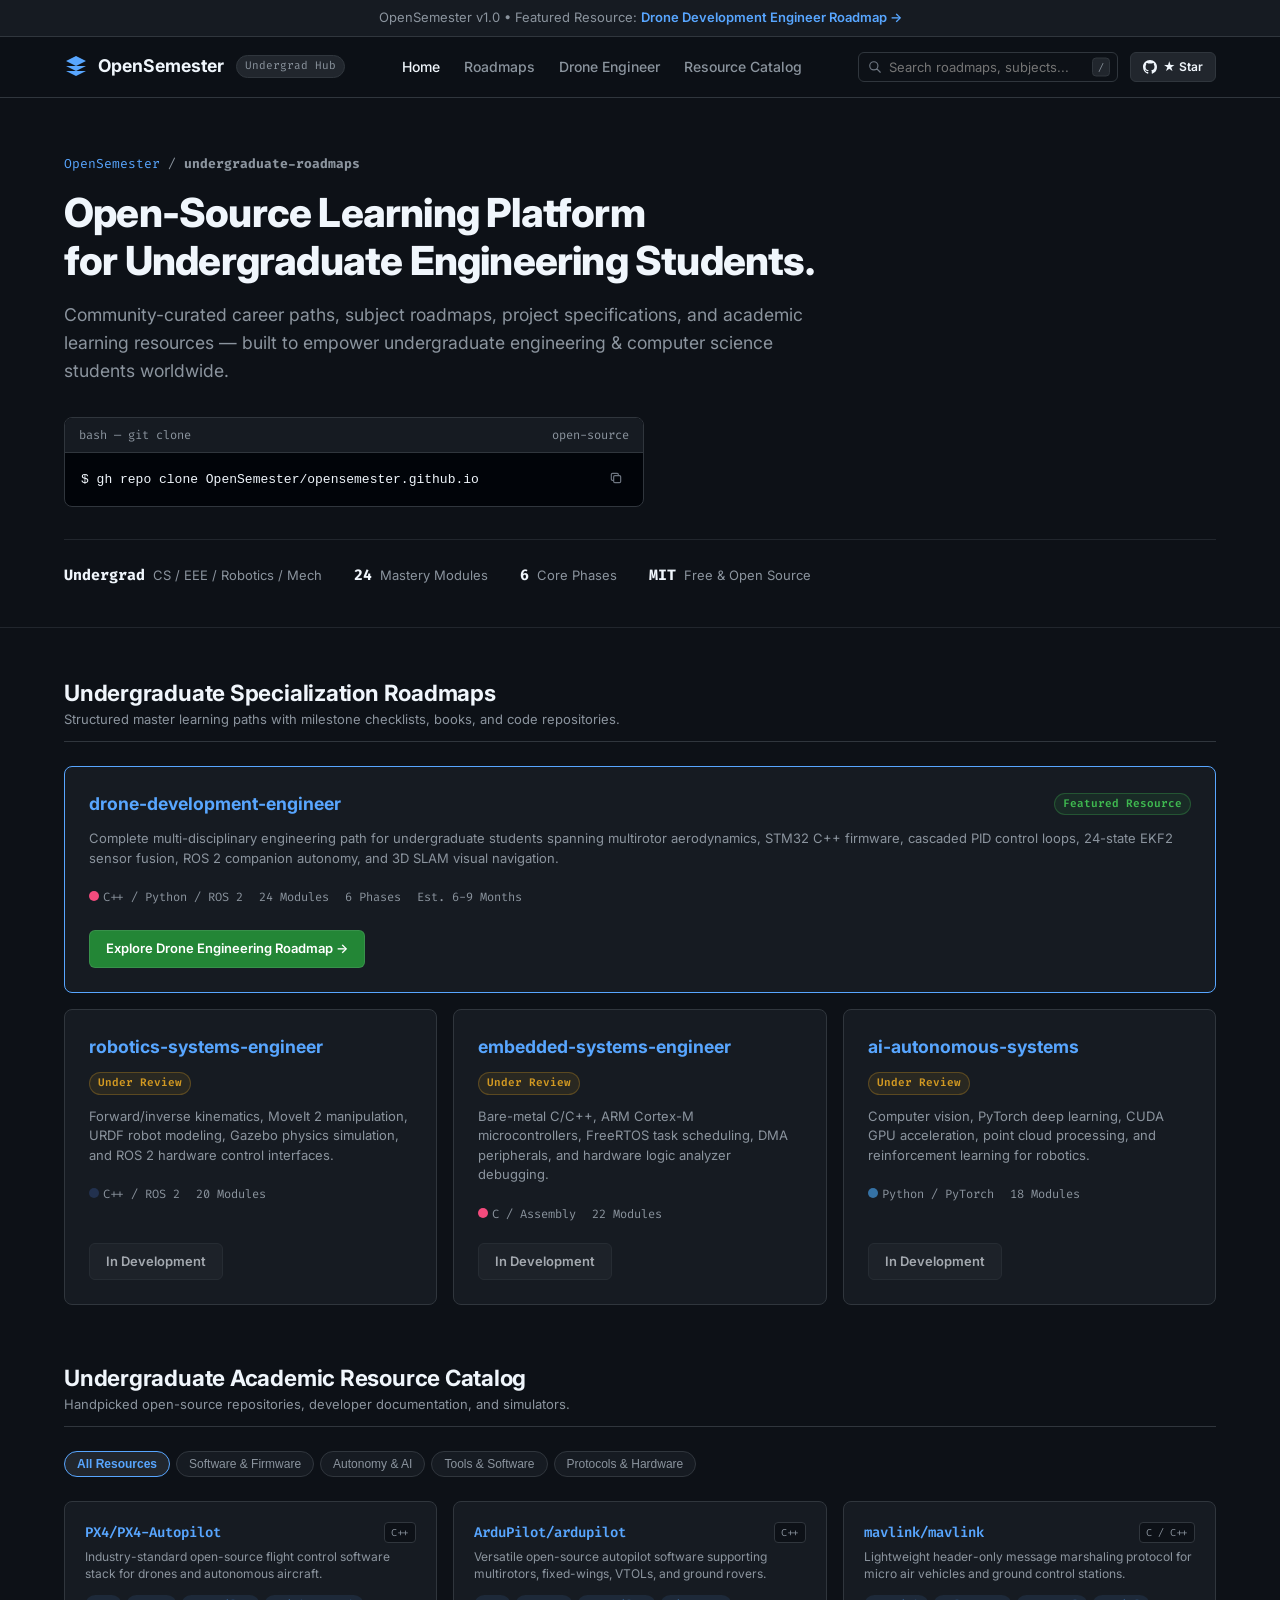
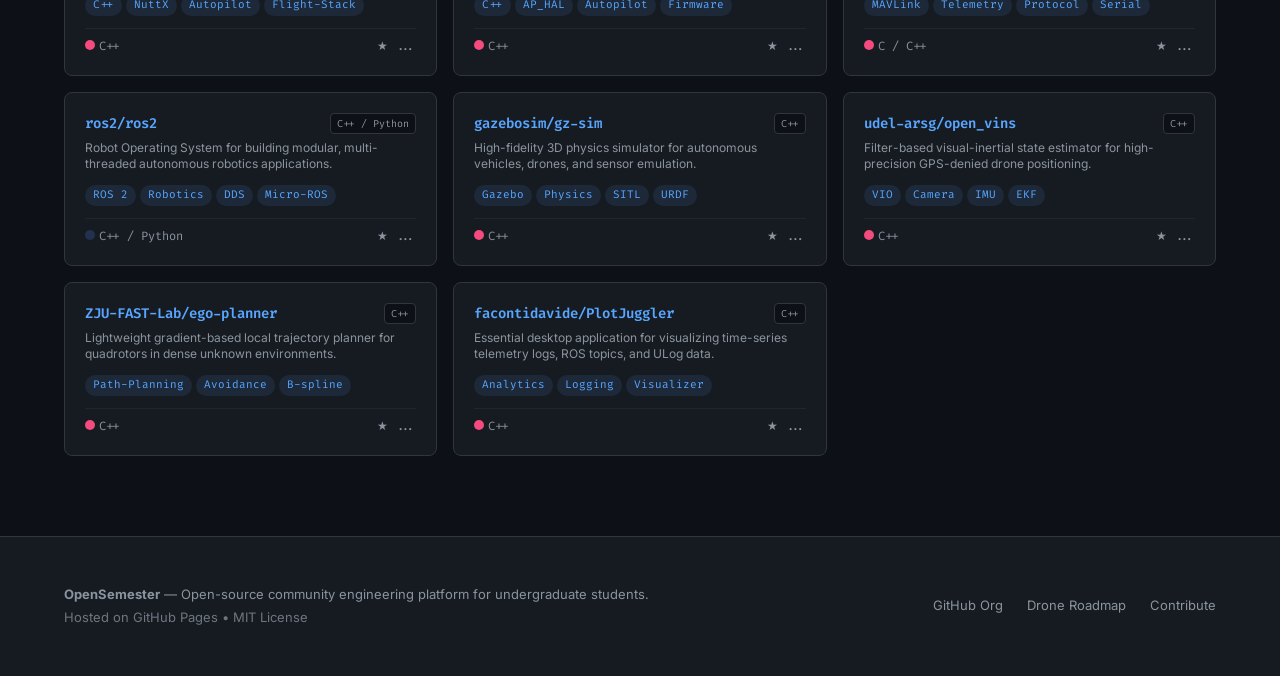
==== commit cde12e13: "refactor: modular data architecture, CI pipeline, and contributor standards" ====
--- a/index.html
+++ b/index.html
@@ -244,6 +244,7 @@
   </footer>
 
   <script src="js/data.js"></script>
+  <script src="js/data-loader.js"></script>
   <script src="js/app.js"></script>
 </body>
 </html>
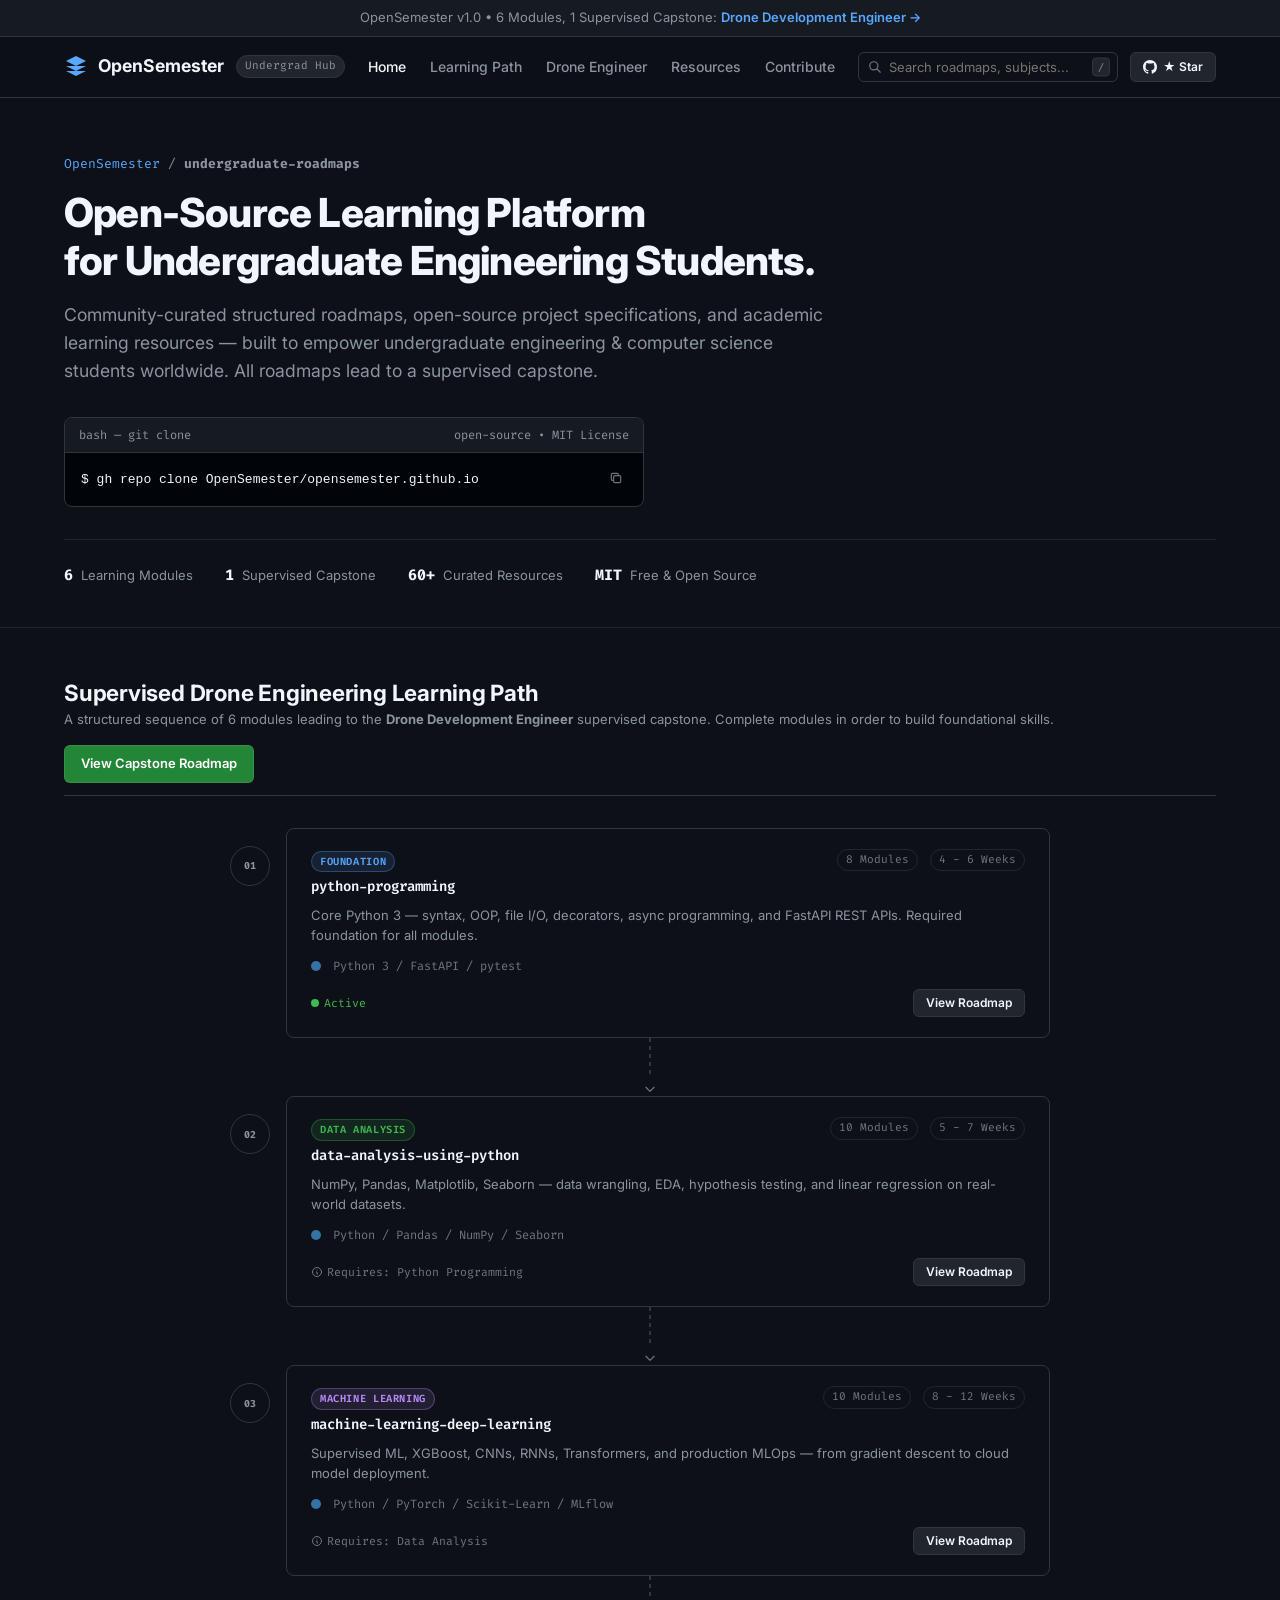
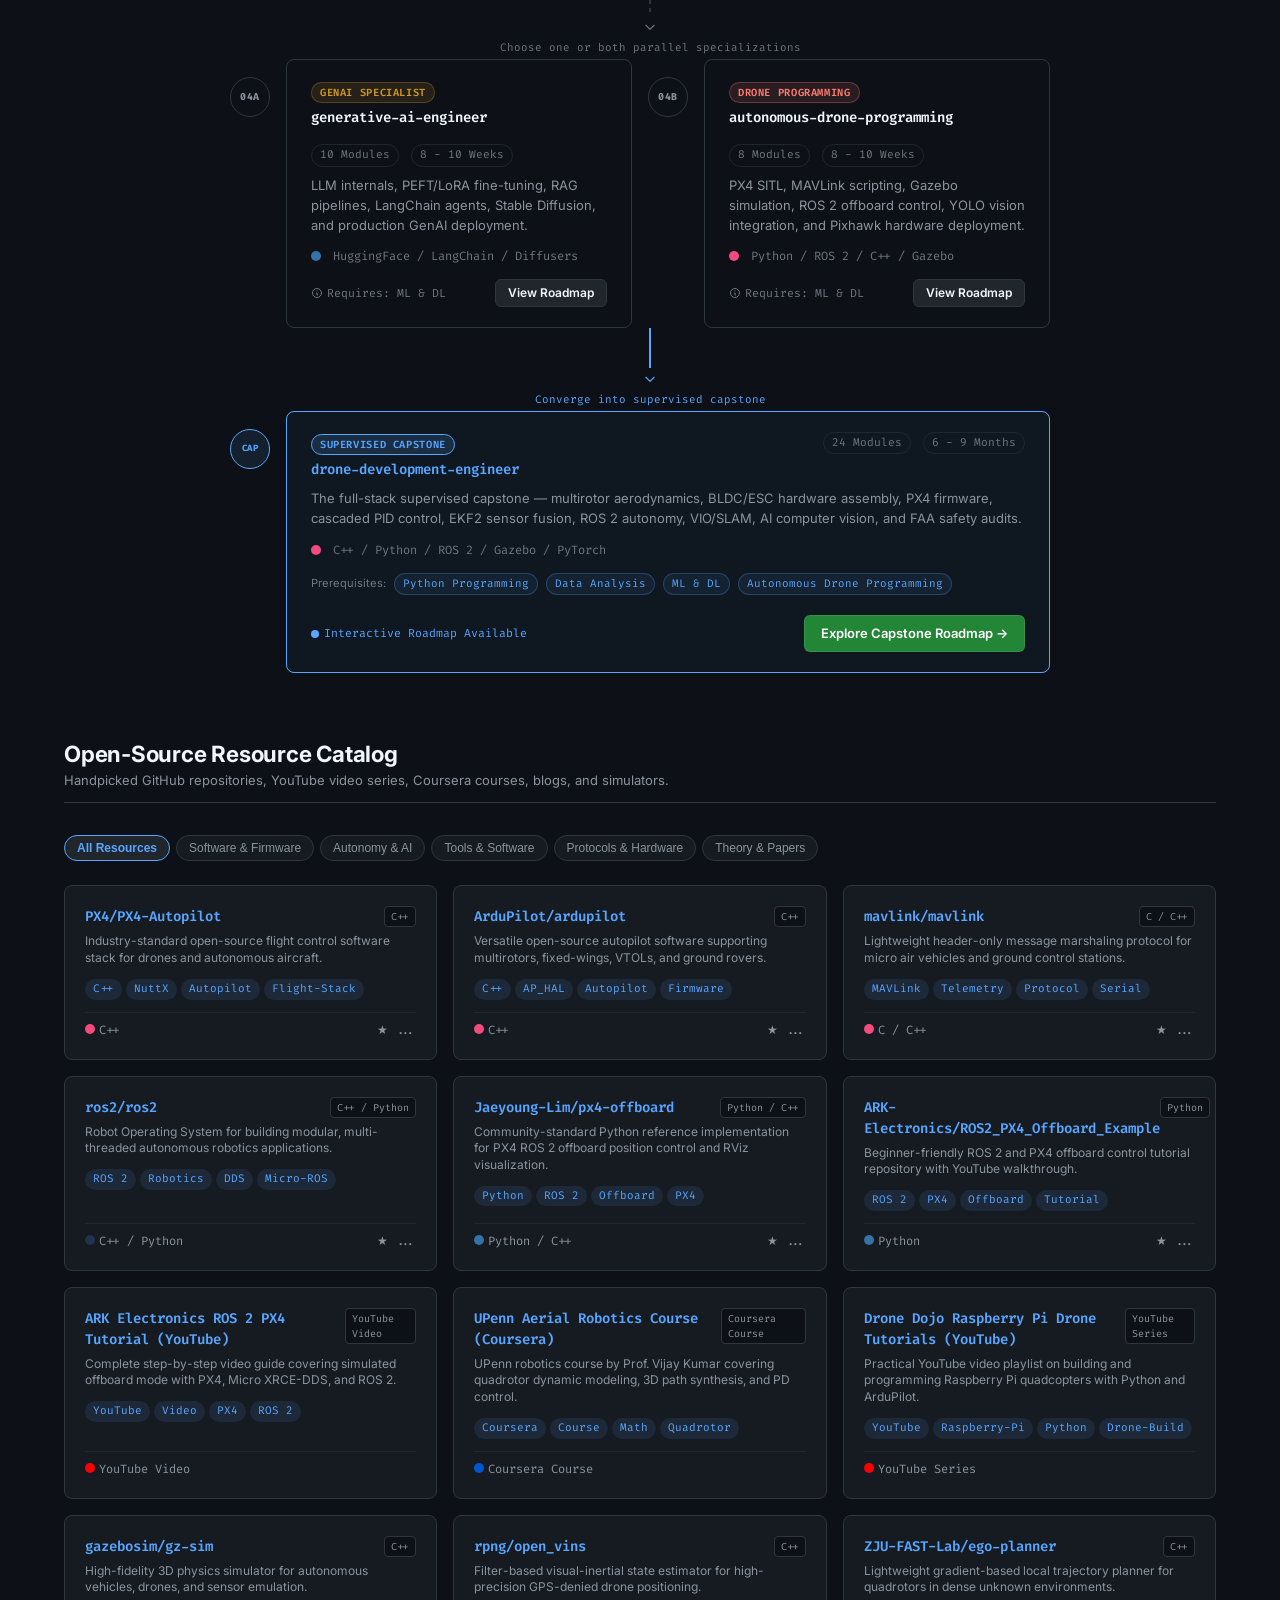
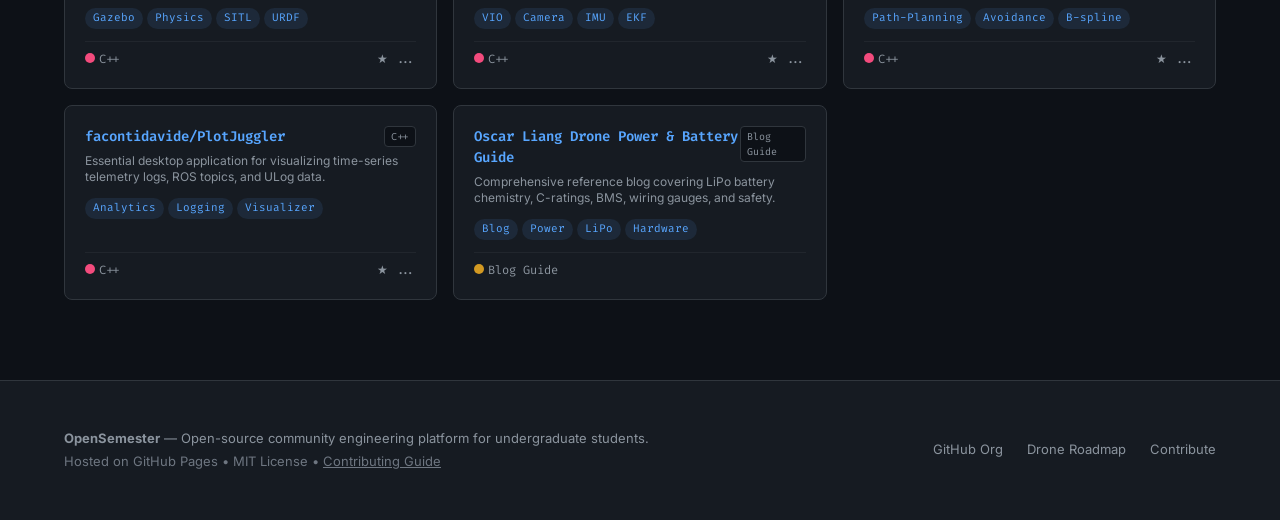
==== commit 146e8e85: "feat: add 6 modular roadmaps with supervised drone engineering learning path" ====
--- a/index.html
+++ b/index.html
@@ -7,13 +7,14 @@
   <meta name="description" content="Open-source community platform for undergraduate engineering students. Structured roadmaps, academic specs, and curated learning resources across CS, EEE, Robotics, and Embedded Systems.">
   <link rel="stylesheet" href="css/main.css">
   <link rel="stylesheet" href="css/resources.css">
+  <link rel="stylesheet" href="css/learning-path.css">
 </head>
 <body>
 
   <!-- Announcement Bar -->
   <div class="announcement-bar">
-    <span>OpenSemester v1.0 • Featured Resource: </span>
-    <a href="drone-engineer.html">Drone Development Engineer Roadmap →</a>
+    <span>OpenSemester v1.0 • 6 Modules, 1 Supervised Capstone: </span>
+    <a href="drone-engineer.html">Drone Development Engineer →</a>
   </div>
 
   <!-- Navbar -->
@@ -29,9 +30,10 @@
 
       <ul class="nav-menu">
         <li class="nav-item"><a href="index.html" class="active">Home</a></li>
-        <li class="nav-item"><a href="#roadmaps">Roadmaps</a></li>
+        <li class="nav-item"><a href="#learning-path">Learning Path</a></li>
         <li class="nav-item"><a href="drone-engineer.html">Drone Engineer</a></li>
-        <li class="nav-item"><a href="#resources">Resource Catalog</a></li>
+        <li class="nav-item"><a href="#resources">Resources</a></li>
+        <li class="nav-item"><a href="CONTRIBUTING.md" target="_blank">Contribute</a></li>
       </ul>
 
       <div class="nav-actions">
@@ -42,13 +44,13 @@
         </div>
         <a href="https://github.com/OpenSemester/opensemester.github.io" target="_blank" rel="noopener" class="btn-github-star" id="nav-github-star">
           <svg width="14" height="14" fill="currentColor" viewBox="0 0 24 24"><path d="M12 0C5.37 0 0 5.37 0 12c0 5.31 3.435 9.795 8.205 11.385.6.105.825-.255.825-.57 0-.285-.015-1.23-.015-2.235-3.015.555-3.795-.735-4.035-1.41-.135-.345-.72-1.41-1.23-1.695-.42-.225-1.02-.78-.015-.795.945-.015 1.62.87 1.845 1.23 1.08 1.815 2.805 1.305 3.495.99.105-.78.42-1.305.765-1.605-2.67-.3-5.46-1.335-5.46-5.925 0-1.305.465-2.385 1.23-3.225-.12-.3-.54-1.53.12-3.18 0 0 1.005-.315 3.3 1.23.96-.27 1.98-.405 3-.405s2.04.135 3 .405c2.295-1.56 3.3-1.23 3.3-1.23.66 1.65.24 2.88.12 3.18.765.84 1.23 1.905 1.23 3.225 0 4.605-2.805 5.625-5.475 5.925.435.375.81 1.095.81 2.22 0 1.605-.015 2.895-.015 3.3 0 .315.225.69.825.57A12.02 12.02 0 0024 12c0-6.63-5.37-12-12-12z"/></svg>
-          <span id="github-star-count">★ Star</span>
+          <span id="github-star-count">Star</span>
         </a>
       </div>
     </div>
   </nav>
 
-  <!-- Undergraduate Hero Header -->
+  <!-- Hero -->
   <header class="dev-hero">
     <div class="container">
       <div class="hero-repo-header">
@@ -61,14 +63,13 @@
         for Undergraduate Engineering Students.
       </h1>
       <p class="dev-hero-desc">
-        Community-curated career paths, subject roadmaps, project specifications, and academic learning resources — built to empower undergraduate engineering & computer science students worldwide.
+        Community-curated structured roadmaps, open-source project specifications, and academic learning resources — built to empower undergraduate engineering &amp; computer science students worldwide. All roadmaps lead to a supervised capstone.
       </p>
 
-      <!-- Terminal / CLI Preview Widget -->
       <div class="cli-widget">
         <div class="cli-header">
           <span>bash — git clone</span>
-          <span>open-source</span>
+          <span>open-source • MIT License</span>
         </div>
         <div class="cli-body">
           <code>$ gh repo clone OpenSemester/opensemester.github.io</code>
@@ -78,16 +79,15 @@
         </div>
       </div>
 
-      <!-- Stats Strip -->
       <div class="stats-strip">
         <div class="stat-item">
-          <strong>Undergrad</strong> CS / EEE / Robotics / Mech
+          <strong>6</strong> Learning Modules
         </div>
         <div class="stat-item">
-          <strong>24</strong> Mastery Modules
+          <strong>1</strong> Supervised Capstone
         </div>
         <div class="stat-item">
-          <strong>6</strong> Core Phases
+          <strong>60+</strong> Curated Resources
         </div>
         <div class="stat-item">
           <strong>MIT</strong> Free & Open Source
@@ -96,107 +96,220 @@
     </div>
   </header>
 
-  <!-- Roadmaps Section -->
   <main class="container">
-    <section id="roadmaps">
+
+    <!-- Supervised Learning Path -->
+    <section id="learning-path">
       <div class="section-heading">
         <div>
-          <h2>Undergraduate Specialization Roadmaps</h2>
-          <p>Structured master learning paths with milestone checklists, books, and code repositories.</p>
-        </div>
-      </div>
-
-      <div style="display: grid; grid-template-columns: repeat(auto-fit, minmax(320px, 1fr)); gap: 1rem;">
-        
-        <!-- Featured Resource: Drone Development Engineer -->
-        <div class="repo-card" style="grid-column: 1 / -1; border-color: var(--accent-blue);">
-          <div>
-            <div class="repo-card-top">
-              <h3 class="repo-card-title">
-                <a href="drone-engineer.html">drone-development-engineer</a>
-              </h3>
-              <span class="repo-badge-pill featured">Featured Resource</span>
-            </div>
-            <p class="repo-card-desc">
-              Complete multi-disciplinary engineering path for undergraduate students spanning multirotor aerodynamics, STM32 C++ firmware, cascaded PID control loops, 24-state EKF2 sensor fusion, ROS 2 companion autonomy, and 3D SLAM visual navigation.
-            </p>
-            <div class="repo-card-meta">
-              <span><span class="lang-dot lang-cpp"></span>C++ / Python / ROS 2</span>
-              <span>24 Modules</span>
-              <span>6 Phases</span>
-              <span>Est. 6-9 Months</span>
-            </div>
-          </div>
-          <div style="margin-top: 1.5rem;">
-            <a href="drone-engineer.html" class="btn btn-primary">
-              Explore Drone Engineering Roadmap →
-            </a>
-          </div>
-        </div>
-
-        <!-- Robotics & Mechatronics Engineer -->
-        <div class="repo-card">
-          <div>
-            <div class="repo-card-top">
-              <h3 class="repo-card-title">
-                <a href="#">robotics-systems-engineer</a>
-              </h3>
-              <span class="repo-badge-pill dev">Under Review</span>
-            </div>
-            <p class="repo-card-desc">
-              Forward/inverse kinematics, MoveIt 2 manipulation, URDF robot modeling, Gazebo physics simulation, and ROS 2 hardware control interfaces.
-            </p>
-            <div class="repo-card-meta">
-              <span><span class="lang-dot lang-ros"></span>C++ / ROS 2</span>
-              <span>20 Modules</span>
-            </div>
-          </div>
-          <div style="margin-top: 1.25rem;">
-            <span class="btn btn-secondary" style="opacity: 0.65; cursor: not-allowed;">In Development</span>
-          </div>
-        </div>
-
-        <!-- Embedded Systems & IoT Engineer -->
-        <div class="repo-card">
-          <div>
-            <div class="repo-card-top">
-              <h3 class="repo-card-title">
-                <a href="#">embedded-systems-engineer</a>
-              </h3>
-              <span class="repo-badge-pill dev">Under Review</span>
-            </div>
-            <p class="repo-card-desc">
-              Bare-metal C/C++, ARM Cortex-M microcontrollers, FreeRTOS task scheduling, DMA peripherals, and hardware logic analyzer debugging.
-            </p>
-            <div class="repo-card-meta">
-              <span><span class="lang-dot lang-cpp"></span>C / Assembly</span>
-              <span>22 Modules</span>
-            </div>
-          </div>
-          <div style="margin-top: 1.25rem;">
-            <span class="btn btn-secondary" style="opacity: 0.65; cursor: not-allowed;">In Development</span>
-          </div>
-        </div>
-
-        <!-- AI & Autonomous Systems -->
-        <div class="repo-card">
-          <div>
-            <div class="repo-card-top">
-              <h3 class="repo-card-title">
-                <a href="#">ai-autonomous-systems</a>
-              </h3>
-              <span class="repo-badge-pill dev">Under Review</span>
-            </div>
-            <p class="repo-card-desc">
-              Computer vision, PyTorch deep learning, CUDA GPU acceleration, point cloud processing, and reinforcement learning for robotics.
-            </p>
-            <div class="repo-card-meta">
-              <span><span class="lang-dot lang-python"></span>Python / PyTorch</span>
-              <span>18 Modules</span>
-            </div>
-          </div>
-          <div style="margin-top: 1.25rem;">
-            <span class="btn btn-secondary" style="opacity: 0.65; cursor: not-allowed;">In Development</span>
+          <h2>Supervised Drone Engineering Learning Path</h2>
+          <p>A structured sequence of 6 modules leading to the <strong>Drone Development Engineer</strong> supervised capstone. Complete modules in order to build foundational skills.</p>
+        </div>
+        <a href="drone-engineer.html" class="btn btn-primary">View Capstone Roadmap</a>
+      </div>
+
+      <!-- Path Flow -->
+      <div class="lp-flow">
+
+        <!-- Step 1 -->
+        <div class="lp-step">
+          <div class="lp-step-number">01</div>
+          <div class="lp-card">
+            <div class="lp-card-header">
+              <div>
+                <span class="lp-badge foundation">Foundation</span>
+                <h3 class="lp-card-title">python-programming</h3>
+              </div>
+              <div class="lp-card-meta">
+                <span>8 Modules</span>
+                <span>4 - 6 Weeks</span>
+              </div>
+            </div>
+            <p class="lp-card-desc">Core Python 3 — syntax, OOP, file I/O, decorators, async programming, and FastAPI REST APIs. Required foundation for all modules.</p>
+            <div class="lp-card-tech">
+              <span class="lang-dot lang-python"></span> Python 3 / FastAPI / pytest
+            </div>
+            <div class="lp-card-actions">
+              <span class="lp-status active">
+                <svg width="8" height="8" viewBox="0 0 8 8"><circle cx="4" cy="4" r="4" fill="currentColor"/></svg>
+                Active
+              </span>
+              <a href="#" class="btn btn-secondary btn-sm">View Roadmap</a>
+            </div>
+          </div>
+        </div>
+
+        <div class="lp-connector">
+          <svg width="2" height="40" viewBox="0 0 2 40"><line x1="1" y1="0" x2="1" y2="40" stroke="var(--border-default)" stroke-width="2" stroke-dasharray="4 4"/></svg>
+          <svg width="14" height="14" viewBox="0 0 24 24" fill="none" stroke="var(--text-tertiary)"><path stroke-linecap="round" stroke-linejoin="round" stroke-width="2" d="M19 9l-7 7-7-7"/></svg>
+        </div>
+
+        <!-- Step 2 -->
+        <div class="lp-step">
+          <div class="lp-step-number">02</div>
+          <div class="lp-card">
+            <div class="lp-card-header">
+              <div>
+                <span class="lp-badge analysis">Data Analysis</span>
+                <h3 class="lp-card-title">data-analysis-using-python</h3>
+              </div>
+              <div class="lp-card-meta">
+                <span>10 Modules</span>
+                <span>5 - 7 Weeks</span>
+              </div>
+            </div>
+            <p class="lp-card-desc">NumPy, Pandas, Matplotlib, Seaborn — data wrangling, EDA, hypothesis testing, and linear regression on real-world datasets.</p>
+            <div class="lp-card-tech">
+              <span class="lang-dot lang-python"></span> Python / Pandas / NumPy / Seaborn
+            </div>
+            <div class="lp-card-actions">
+              <span class="lp-prereq">
+                <svg width="12" height="12" fill="none" stroke="currentColor" viewBox="0 0 24 24"><path stroke-linecap="round" stroke-linejoin="round" stroke-width="2" d="M13 16h-1v-4h-1m1-4h.01M21 12a9 9 0 11-18 0 9 9 0 0118 0z"/></svg>
+                Requires: Python Programming
+              </span>
+              <a href="#" class="btn btn-secondary btn-sm">View Roadmap</a>
+            </div>
+          </div>
+        </div>
+
+        <div class="lp-connector">
+          <svg width="2" height="40" viewBox="0 0 2 40"><line x1="1" y1="0" x2="1" y2="40" stroke="var(--border-default)" stroke-width="2" stroke-dasharray="4 4"/></svg>
+          <svg width="14" height="14" viewBox="0 0 24 24" fill="none" stroke="var(--text-tertiary)"><path stroke-linecap="round" stroke-linejoin="round" stroke-width="2" d="M19 9l-7 7-7-7"/></svg>
+        </div>
+
+        <!-- Step 3 -->
+        <div class="lp-step">
+          <div class="lp-step-number">03</div>
+          <div class="lp-card">
+            <div class="lp-card-header">
+              <div>
+                <span class="lp-badge ml">Machine Learning</span>
+                <h3 class="lp-card-title">machine-learning-deep-learning</h3>
+              </div>
+              <div class="lp-card-meta">
+                <span>10 Modules</span>
+                <span>8 - 12 Weeks</span>
+              </div>
+            </div>
+            <p class="lp-card-desc">Supervised ML, XGBoost, CNNs, RNNs, Transformers, and production MLOps — from gradient descent to cloud model deployment.</p>
+            <div class="lp-card-tech">
+              <span class="lang-dot lang-python"></span> Python / PyTorch / Scikit-Learn / MLflow
+            </div>
+            <div class="lp-card-actions">
+              <span class="lp-prereq">
+                <svg width="12" height="12" fill="none" stroke="currentColor" viewBox="0 0 24 24"><path stroke-linecap="round" stroke-linejoin="round" stroke-width="2" d="M13 16h-1v-4h-1m1-4h.01M21 12a9 9 0 11-18 0 9 9 0 0118 0z"/></svg>
+                Requires: Data Analysis
+              </span>
+              <a href="#" class="btn btn-secondary btn-sm">View Roadmap</a>
+            </div>
+          </div>
+        </div>
+
+        <!-- Branch: Parallel Paths (GenAI + Autonomous Drone) -->
+        <div class="lp-connector">
+          <svg width="2" height="40" viewBox="0 0 2 40"><line x1="1" y1="0" x2="1" y2="40" stroke="var(--border-default)" stroke-width="2" stroke-dasharray="4 4"/></svg>
+          <svg width="14" height="14" viewBox="0 0 24 24" fill="none" stroke="var(--text-tertiary)"><path stroke-linecap="round" stroke-linejoin="round" stroke-width="2" d="M19 9l-7 7-7-7"/></svg>
+          <span class="lp-branch-label">Choose one or both parallel specializations</span>
+        </div>
+
+        <div class="lp-parallel-grid">
+
+          <!-- Step 4A — GenAI -->
+          <div class="lp-step">
+            <div class="lp-step-number">04A</div>
+            <div class="lp-card lp-card-parallel">
+              <div class="lp-card-header">
+                <div>
+                  <span class="lp-badge genai">GenAI Specialist</span>
+                  <h3 class="lp-card-title">generative-ai-engineer</h3>
+                </div>
+                <div class="lp-card-meta">
+                  <span>10 Modules</span>
+                  <span>8 - 10 Weeks</span>
+                </div>
+              </div>
+              <p class="lp-card-desc">LLM internals, PEFT/LoRA fine-tuning, RAG pipelines, LangChain agents, Stable Diffusion, and production GenAI deployment.</p>
+              <div class="lp-card-tech">
+                <span class="lang-dot lang-python"></span> HuggingFace / LangChain / Diffusers
+              </div>
+              <div class="lp-card-actions">
+                <span class="lp-prereq">
+                  <svg width="12" height="12" fill="none" stroke="currentColor" viewBox="0 0 24 24"><path stroke-linecap="round" stroke-linejoin="round" stroke-width="2" d="M13 16h-1v-4h-1m1-4h.01M21 12a9 9 0 11-18 0 9 9 0 0118 0z"/></svg>
+                  Requires: ML & DL
+                </span>
+                <a href="#" class="btn btn-secondary btn-sm">View Roadmap</a>
+              </div>
+            </div>
+          </div>
+
+          <!-- Step 4B — Autonomous Drone -->
+          <div class="lp-step">
+            <div class="lp-step-number">04B</div>
+            <div class="lp-card lp-card-parallel">
+              <div class="lp-card-header">
+                <div>
+                  <span class="lp-badge drone-prog">Drone Programming</span>
+                  <h3 class="lp-card-title">autonomous-drone-programming</h3>
+                </div>
+                <div class="lp-card-meta">
+                  <span>8 Modules</span>
+                  <span>8 - 10 Weeks</span>
+                </div>
+              </div>
+              <p class="lp-card-desc">PX4 SITL, MAVLink scripting, Gazebo simulation, ROS 2 offboard control, YOLO vision integration, and Pixhawk hardware deployment.</p>
+              <div class="lp-card-tech">
+                <span class="lang-dot lang-cpp"></span> Python / ROS 2 / C++ / Gazebo
+              </div>
+              <div class="lp-card-actions">
+                <span class="lp-prereq">
+                  <svg width="12" height="12" fill="none" stroke="currentColor" viewBox="0 0 24 24"><path stroke-linecap="round" stroke-linejoin="round" stroke-width="2" d="M13 16h-1v-4h-1m1-4h.01M21 12a9 9 0 11-18 0 9 9 0 0118 0z"/></svg>
+                  Requires: ML & DL
+                </span>
+                <a href="#" class="btn btn-secondary btn-sm">View Roadmap</a>
+              </div>
+            </div>
+          </div>
+
+        </div>
+
+        <div class="lp-connector">
+          <svg width="2" height="40" viewBox="0 0 2 40"><line x1="1" y1="0" x2="1" y2="40" stroke="var(--accent-blue)" stroke-width="2"/></svg>
+          <svg width="14" height="14" viewBox="0 0 24 24" fill="none" stroke="var(--accent-blue)"><path stroke-linecap="round" stroke-linejoin="round" stroke-width="2" d="M19 9l-7 7-7-7"/></svg>
+          <span class="lp-branch-label" style="color: var(--accent-blue);">Converge into supervised capstone</span>
+        </div>
+
+        <!-- Step 5 — Supervised Capstone -->
+        <div class="lp-step lp-capstone-step">
+          <div class="lp-step-number capstone">CAP</div>
+          <div class="lp-card lp-card-capstone">
+            <div class="lp-card-header">
+              <div>
+                <span class="lp-badge capstone-badge">Supervised Capstone</span>
+                <h3 class="lp-card-title" style="color: var(--accent-blue);">drone-development-engineer</h3>
+              </div>
+              <div class="lp-card-meta">
+                <span>24 Modules</span>
+                <span>6 - 9 Months</span>
+              </div>
+            </div>
+            <p class="lp-card-desc">The full-stack supervised capstone — multirotor aerodynamics, BLDC/ESC hardware assembly, PX4 firmware, cascaded PID control, EKF2 sensor fusion, ROS 2 autonomy, VIO/SLAM, AI computer vision, and FAA safety audits.</p>
+            <div class="lp-card-tech">
+              <span class="lang-dot lang-cpp"></span> C++ / Python / ROS 2 / Gazebo / PyTorch
+            </div>
+            <div class="lp-card-prereq-list">
+              <span>Prerequisites:</span>
+              <span class="prereq-tag">Python Programming</span>
+              <span class="prereq-tag">Data Analysis</span>
+              <span class="prereq-tag">ML & DL</span>
+              <span class="prereq-tag">Autonomous Drone Programming</span>
+            </div>
+            <div class="lp-card-actions" style="margin-top: 1.25rem;">
+              <span class="lp-status capstone-status">
+                <svg width="8" height="8" viewBox="0 0 8 8"><circle cx="4" cy="4" r="4" fill="currentColor"/></svg>
+                Interactive Roadmap Available
+              </span>
+              <a href="drone-engineer.html" class="btn btn-primary">Explore Capstone Roadmap →</a>
+            </div>
           </div>
         </div>
 
@@ -204,11 +317,11 @@
     </section>
 
     <!-- Resources Section -->
-    <section id="resources" style="margin-top: 3.5rem;">
+    <section id="resources" style="margin-top: 4rem;">
       <div class="section-heading">
         <div>
-          <h2>Undergraduate Academic Resource Catalog</h2>
-          <p>Handpicked open-source repositories, developer documentation, and simulators.</p>
+          <h2>Open-Source Resource Catalog</h2>
+          <p>Handpicked GitHub repositories, YouTube video series, Coursera courses, blogs, and simulators.</p>
         </div>
       </div>
 
@@ -219,6 +332,7 @@
           <li><button class="filter-btn" data-category="Autonomy & AI">Autonomy & AI</button></li>
           <li><button class="filter-btn" data-category="Tools & Software">Tools & Software</button></li>
           <li><button class="filter-btn" data-category="Protocols & Hardware">Protocols & Hardware</button></li>
+          <li><button class="filter-btn" data-category="Theory & Papers">Theory & Papers</button></li>
         </ul>
       </div>
 
@@ -233,12 +347,12 @@
     <div class="container footer-inner">
       <div>
         <p><strong>OpenSemester</strong> — Open-source community engineering platform for undergraduate students.</p>
-        <p style="margin-top: 4px; color: var(--text-tertiary);">Hosted on GitHub Pages • MIT License</p>
+        <p style="margin-top: 4px; color: var(--text-tertiary);">Hosted on GitHub Pages • MIT License • <a href="CONTRIBUTING.md" style="color: var(--text-tertiary);">Contributing Guide</a></p>
       </div>
       <ul class="footer-links">
         <li><a href="https://github.com/OpenSemester" target="_blank">GitHub Org</a></li>
         <li><a href="drone-engineer.html">Drone Roadmap</a></li>
-        <li><a href="https://github.com/OpenSemester" target="_blank">Contribute</a></li>
+        <li><a href="CONTRIBUTING.md" target="_blank">Contribute</a></li>
       </ul>
     </div>
   </footer>
--- a/css/learning-path.css
+++ b/css/learning-path.css
@@ -0,0 +1,301 @@
+/* ===========================
+   OpenSemester — Learning Path Styles
+   css/learning-path.css
+   =========================== */
+
+/* ── Section Layout ── */
+.section-heading {
+  display: flex;
+  align-items: flex-start;
+  justify-content: space-between;
+  gap: 1rem;
+  margin-bottom: 2rem;
+  flex-wrap: wrap;
+}
+
+/* ── Learning Path Flow ── */
+.lp-flow {
+  display: flex;
+  flex-direction: column;
+  align-items: center;
+  gap: 0;
+  max-width: 820px;
+  margin: 0 auto;
+}
+
+/* ── Step Row ── */
+.lp-step {
+  display: flex;
+  align-items: flex-start;
+  gap: 1rem;
+  width: 100%;
+}
+
+.lp-capstone-step {
+  width: 100%;
+}
+
+/* ── Step Number Badge ── */
+.lp-step-number {
+  flex-shrink: 0;
+  width: 40px;
+  height: 40px;
+  border-radius: var(--radius-full);
+  background: var(--bg-secondary);
+  border: 1px solid var(--border-default);
+  color: var(--text-secondary);
+  font-family: var(--font-mono);
+  font-size: 10px;
+  font-weight: 700;
+  display: flex;
+  align-items: center;
+  justify-content: center;
+  letter-spacing: 0.05em;
+  margin-top: 18px;
+}
+
+.lp-step-number.capstone {
+  background: rgba(88, 166, 255, 0.1);
+  border-color: var(--accent-blue);
+  color: var(--accent-blue);
+  font-size: 9px;
+}
+
+/* ── Card ── */
+.lp-card {
+  flex: 1;
+  background: var(--bg-secondary);
+  border: 1px solid var(--border-default);
+  border-radius: var(--radius-md);
+  padding: 1.25rem 1.5rem;
+  transition: border-color 0.15s ease, box-shadow 0.15s ease;
+  margin-bottom: 0;
+}
+
+.lp-card:hover {
+  border-color: var(--border-active);
+  box-shadow: var(--shadow-subtle);
+}
+
+.lp-card-capstone {
+  border-color: var(--accent-blue);
+  background: rgba(88, 166, 255, 0.04);
+}
+
+.lp-card-capstone:hover {
+  border-color: var(--accent-blue);
+  box-shadow: 0 0 20px rgba(88, 166, 255, 0.12);
+}
+
+.lp-card-parallel {
+  height: 100%;
+}
+
+/* ── Card Header ── */
+.lp-card-header {
+  display: flex;
+  align-items: flex-start;
+  justify-content: space-between;
+  gap: 1rem;
+  margin-bottom: 0.5rem;
+  flex-wrap: wrap;
+}
+
+.lp-card-title {
+  font-family: var(--font-mono);
+  font-size: 0.875rem;
+  font-weight: 600;
+  color: var(--text-primary);
+  margin: 0.25rem 0 0;
+}
+
+.lp-card-meta {
+  display: flex;
+  gap: 0.75rem;
+  flex-shrink: 0;
+}
+
+.lp-card-meta span {
+  font-size: 0.7rem;
+  color: var(--text-tertiary);
+  font-family: var(--font-mono);
+  background: var(--bg-tertiary);
+  padding: 2px 8px;
+  border-radius: var(--radius-full);
+  border: 1px solid var(--border-muted);
+  white-space: nowrap;
+}
+
+/* ── Card Description ── */
+.lp-card-desc {
+  font-size: 0.8125rem;
+  color: var(--text-secondary);
+  line-height: 1.55;
+  margin: 0.5rem 0 0.75rem;
+}
+
+/* ── Card Tech ── */
+.lp-card-tech {
+  display: flex;
+  align-items: center;
+  gap: 0.5rem;
+  font-size: 0.75rem;
+  color: var(--text-tertiary);
+  font-family: var(--font-mono);
+  margin-bottom: 0.875rem;
+}
+
+/* ── Card Actions ── */
+.lp-card-actions {
+  display: flex;
+  align-items: center;
+  justify-content: space-between;
+  gap: 0.75rem;
+  flex-wrap: wrap;
+}
+
+/* ── Prereq List ── */
+.lp-card-prereq-list {
+  display: flex;
+  align-items: center;
+  gap: 0.5rem;
+  flex-wrap: wrap;
+  font-size: 0.7rem;
+  color: var(--text-tertiary);
+  margin: 0.75rem 0 0;
+}
+
+.prereq-tag {
+  background: rgba(88, 166, 255, 0.08);
+  border: 1px solid rgba(88, 166, 255, 0.25);
+  color: var(--accent-blue);
+  padding: 2px 8px;
+  border-radius: var(--radius-full);
+  font-family: var(--font-mono);
+  font-size: 0.68rem;
+  white-space: nowrap;
+}
+
+/* ── Status & Prereq Indicators ── */
+.lp-status {
+  display: flex;
+  align-items: center;
+  gap: 5px;
+  font-size: 0.72rem;
+  font-family: var(--font-mono);
+}
+
+.lp-status.active {
+  color: var(--accent-green);
+}
+
+.lp-status.capstone-status {
+  color: var(--accent-blue);
+}
+
+.lp-prereq {
+  display: flex;
+  align-items: center;
+  gap: 4px;
+  font-size: 0.72rem;
+  color: var(--text-tertiary);
+  font-family: var(--font-mono);
+}
+
+/* ── Module Badges ── */
+.lp-badge {
+  display: inline-block;
+  font-size: 0.65rem;
+  font-weight: 600;
+  letter-spacing: 0.06em;
+  text-transform: uppercase;
+  padding: 2px 8px;
+  border-radius: var(--radius-full);
+  font-family: var(--font-mono);
+}
+
+.lp-badge.foundation {
+  background: rgba(88, 166, 255, 0.12);
+  color: var(--accent-blue);
+  border: 1px solid rgba(88, 166, 255, 0.3);
+}
+
+.lp-badge.analysis {
+  background: rgba(63, 185, 80, 0.12);
+  color: var(--accent-green);
+  border: 1px solid rgba(63, 185, 80, 0.3);
+}
+
+.lp-badge.ml {
+  background: rgba(188, 140, 255, 0.12);
+  color: var(--accent-purple);
+  border: 1px solid rgba(188, 140, 255, 0.3);
+}
+
+.lp-badge.genai {
+  background: rgba(210, 153, 34, 0.12);
+  color: var(--accent-orange);
+  border: 1px solid rgba(210, 153, 34, 0.3);
+}
+
+.lp-badge.drone-prog {
+  background: rgba(255, 123, 114, 0.12);
+  color: var(--accent-red);
+  border: 1px solid rgba(255, 123, 114, 0.3);
+}
+
+.lp-badge.capstone-badge {
+  background: rgba(88, 166, 255, 0.15);
+  color: var(--accent-blue);
+  border: 1px solid var(--accent-blue);
+}
+
+/* ── Connector Lines ── */
+.lp-connector {
+  display: flex;
+  flex-direction: column;
+  align-items: center;
+  gap: 4px;
+  padding: 0 0 0 20px;
+  width: 100%;
+}
+
+.lp-branch-label {
+  font-size: 0.68rem;
+  color: var(--text-tertiary);
+  font-family: var(--font-mono);
+  text-align: center;
+  padding: 2px 0;
+}
+
+/* ── Parallel Grid ── */
+.lp-parallel-grid {
+  display: grid;
+  grid-template-columns: 1fr 1fr;
+  gap: 1rem;
+  width: 100%;
+}
+
+@media (max-width: 680px) {
+  .lp-parallel-grid {
+    grid-template-columns: 1fr;
+  }
+
+  .lp-card-header {
+    flex-direction: column;
+  }
+
+  .lp-card-meta {
+    flex-wrap: wrap;
+  }
+
+  .lp-step-number {
+    display: none;
+  }
+}
+
+/* ── Button Sizes ── */
+.btn-sm {
+  padding: 4px 12px;
+  font-size: 0.75rem;
+}
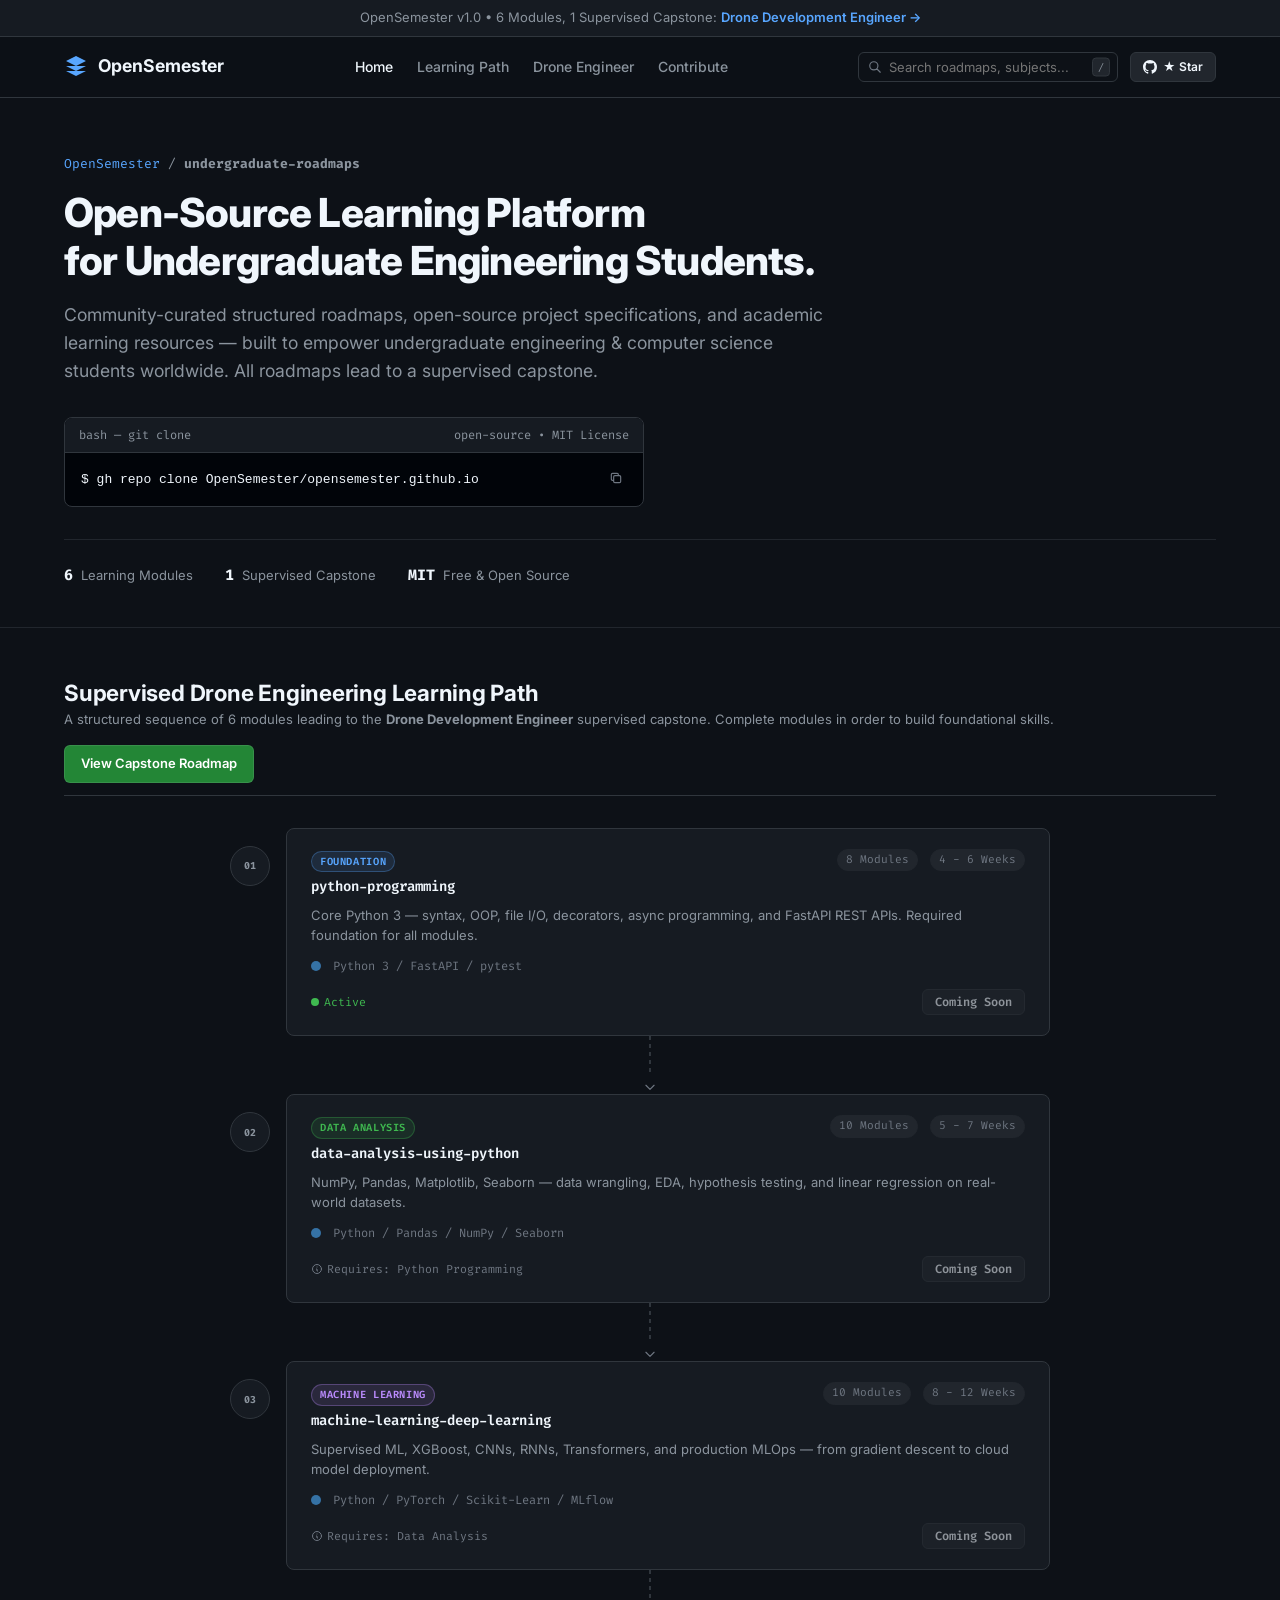
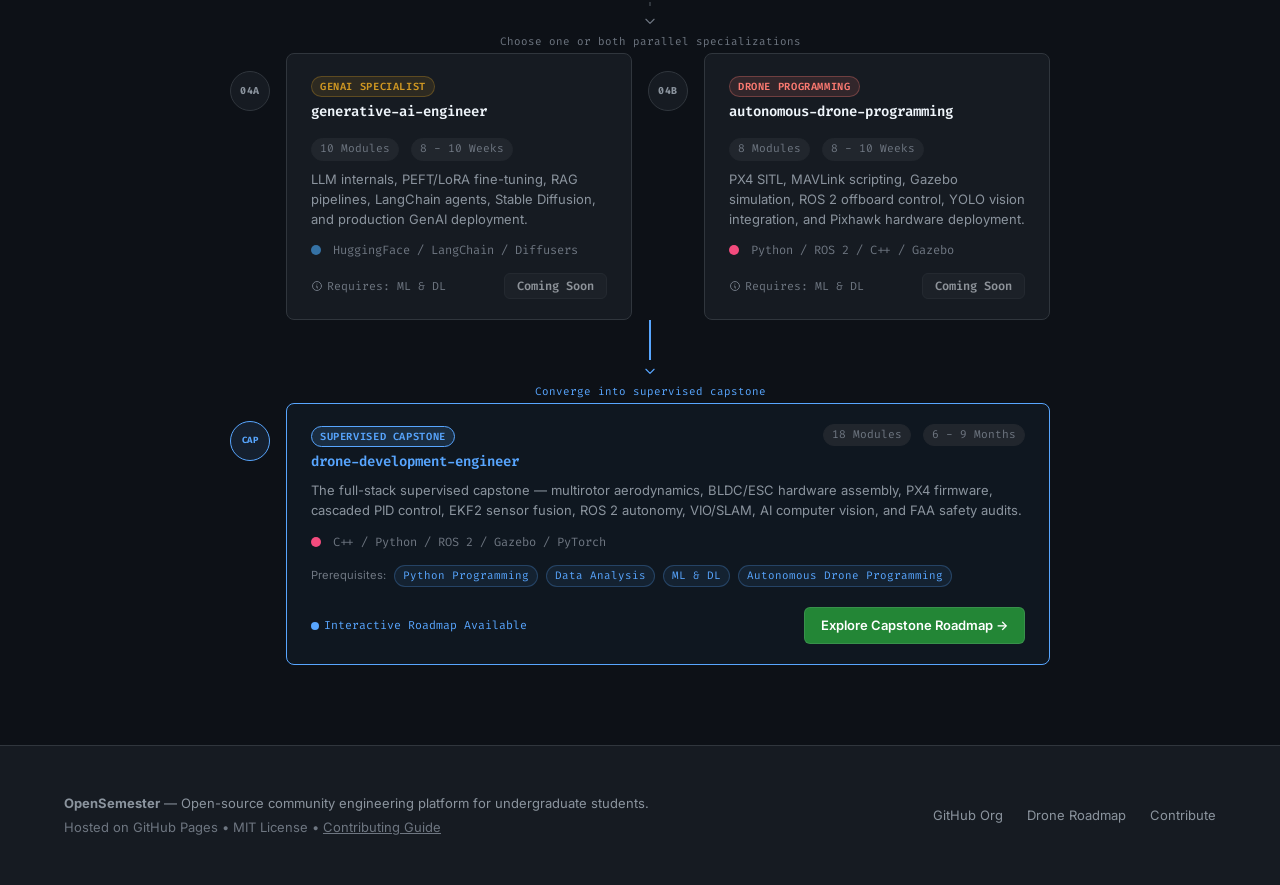
==== commit fbb3987f: "remove repo-badge label from navbars" ====
--- a/index.html
+++ b/index.html
@@ -6,7 +6,6 @@
   <title>OpenSemester — Open Source Engineering Roadmaps for Undergraduate Students</title>
   <meta name="description" content="Open-source community platform for undergraduate engineering students. Structured roadmaps, academic specs, and curated learning resources across CS, EEE, Robotics, and Embedded Systems.">
   <link rel="stylesheet" href="css/main.css">
-  <link rel="stylesheet" href="css/resources.css">
   <link rel="stylesheet" href="css/learning-path.css">
 </head>
 <body>
@@ -14,7 +13,7 @@
   <!-- Announcement Bar -->
   <div class="announcement-bar">
     <span>OpenSemester v1.0 • 6 Modules, 1 Supervised Capstone: </span>
-    <a href="drone-engineer.html">Drone Development Engineer →</a>
+    <a href="roadmaps/drone-development-engineer/">Drone Development Engineer →</a>
   </div>
 
   <!-- Navbar -->
@@ -25,14 +24,12 @@
           <svg width="24" height="24" viewBox="0 0 24 24"><path fill="var(--accent-blue)" d="M12 2L2 7l10 5 10-5-10-5zM2 17l10 5 10-5M2 12l10 5 10-5"/></svg>
           OpenSemester
         </a>
-        <span class="repo-badge">Undergrad Hub</span>
       </div>
 
       <ul class="nav-menu">
         <li class="nav-item"><a href="index.html" class="active">Home</a></li>
         <li class="nav-item"><a href="#learning-path">Learning Path</a></li>
-        <li class="nav-item"><a href="drone-engineer.html">Drone Engineer</a></li>
-        <li class="nav-item"><a href="#resources">Resources</a></li>
+        <li class="nav-item"><a href="roadmaps/drone-development-engineer/">Drone Engineer</a></li>
         <li class="nav-item"><a href="CONTRIBUTING.md" target="_blank">Contribute</a></li>
       </ul>
 
@@ -73,7 +70,7 @@
         </div>
         <div class="cli-body">
           <code>$ gh repo clone OpenSemester/opensemester.github.io</code>
-          <button class="btn-copy-cmd" title="Copy command" onclick="navigator.clipboard.writeText('gh repo clone OpenSemester/opensemester.github.io')">
+          <button class="btn-copy-cmd" title="Copy command" onclick="navigator.clipboard.writeText('gh repo clone OpenSemester/opensemester.github.io').catch(function(){})">
             <svg width="14" height="14" fill="none" stroke="currentColor" viewBox="0 0 24 24"><path stroke-linecap="round" stroke-linejoin="round" stroke-width="2" d="M8 16H6a2 2 0 01-2-2V6a2 2 0 012-2h8a2 2 0 012 2v2m-6 12h8a2 2 0 002-2v-8a2 2 0 00-2-2h-8a2 2 0 00-2 2v8a2 2 0 002 2z"/></svg>
           </button>
         </div>
@@ -85,9 +82,6 @@
         </div>
         <div class="stat-item">
           <strong>1</strong> Supervised Capstone
-        </div>
-        <div class="stat-item">
-          <strong>60+</strong> Curated Resources
         </div>
         <div class="stat-item">
           <strong>MIT</strong> Free & Open Source
@@ -105,7 +99,7 @@
           <h2>Supervised Drone Engineering Learning Path</h2>
           <p>A structured sequence of 6 modules leading to the <strong>Drone Development Engineer</strong> supervised capstone. Complete modules in order to build foundational skills.</p>
         </div>
-        <a href="drone-engineer.html" class="btn btn-primary">View Capstone Roadmap</a>
+        <a href="roadmaps/drone-development-engineer/" class="btn btn-primary">View Capstone Roadmap</a>
       </div>
 
       <!-- Path Flow -->
@@ -134,7 +128,7 @@
                 <svg width="8" height="8" viewBox="0 0 8 8"><circle cx="4" cy="4" r="4" fill="currentColor"/></svg>
                 Active
               </span>
-              <a href="#" class="btn btn-secondary btn-sm">View Roadmap</a>
+              <button class="btn btn-secondary btn-sm lp-coming-soon" title="Roadmap coming soon!">Coming Soon</button>
             </div>
           </div>
         </div>
@@ -167,7 +161,7 @@
                 <svg width="12" height="12" fill="none" stroke="currentColor" viewBox="0 0 24 24"><path stroke-linecap="round" stroke-linejoin="round" stroke-width="2" d="M13 16h-1v-4h-1m1-4h.01M21 12a9 9 0 11-18 0 9 9 0 0118 0z"/></svg>
                 Requires: Python Programming
               </span>
-              <a href="#" class="btn btn-secondary btn-sm">View Roadmap</a>
+              <button class="btn btn-secondary btn-sm lp-coming-soon" title="Roadmap coming soon!">Coming Soon</button>
             </div>
           </div>
         </div>
@@ -200,7 +194,7 @@
                 <svg width="12" height="12" fill="none" stroke="currentColor" viewBox="0 0 24 24"><path stroke-linecap="round" stroke-linejoin="round" stroke-width="2" d="M13 16h-1v-4h-1m1-4h.01M21 12a9 9 0 11-18 0 9 9 0 0118 0z"/></svg>
                 Requires: Data Analysis
               </span>
-              <a href="#" class="btn btn-secondary btn-sm">View Roadmap</a>
+              <button class="btn btn-secondary btn-sm lp-coming-soon" title="Roadmap coming soon!">Coming Soon</button>
             </div>
           </div>
         </div>
@@ -237,7 +231,7 @@
                   <svg width="12" height="12" fill="none" stroke="currentColor" viewBox="0 0 24 24"><path stroke-linecap="round" stroke-linejoin="round" stroke-width="2" d="M13 16h-1v-4h-1m1-4h.01M21 12a9 9 0 11-18 0 9 9 0 0118 0z"/></svg>
                   Requires: ML & DL
                 </span>
-                <a href="#" class="btn btn-secondary btn-sm">View Roadmap</a>
+                <button class="btn btn-secondary btn-sm lp-coming-soon" title="Roadmap coming soon!">Coming Soon</button>
               </div>
             </div>
           </div>
@@ -265,7 +259,7 @@
                   <svg width="12" height="12" fill="none" stroke="currentColor" viewBox="0 0 24 24"><path stroke-linecap="round" stroke-linejoin="round" stroke-width="2" d="M13 16h-1v-4h-1m1-4h.01M21 12a9 9 0 11-18 0 9 9 0 0118 0z"/></svg>
                   Requires: ML & DL
                 </span>
-                <a href="#" class="btn btn-secondary btn-sm">View Roadmap</a>
+                <button class="btn btn-secondary btn-sm lp-coming-soon" title="Roadmap coming soon!">Coming Soon</button>
               </div>
             </div>
           </div>
@@ -288,7 +282,7 @@
                 <h3 class="lp-card-title" style="color: var(--accent-blue);">drone-development-engineer</h3>
               </div>
               <div class="lp-card-meta">
-                <span>24 Modules</span>
+                <span>18 Modules</span>
                 <span>6 - 9 Months</span>
               </div>
             </div>
@@ -308,7 +302,7 @@
                 <svg width="8" height="8" viewBox="0 0 8 8"><circle cx="4" cy="4" r="4" fill="currentColor"/></svg>
                 Interactive Roadmap Available
               </span>
-              <a href="drone-engineer.html" class="btn btn-primary">Explore Capstone Roadmap →</a>
+              <a href="roadmaps/drone-development-engineer/" class="btn btn-primary">Explore Capstone Roadmap →</a>
             </div>
           </div>
         </div>
@@ -316,30 +310,6 @@
       </div>
     </section>
 
-    <!-- Resources Section -->
-    <section id="resources" style="margin-top: 4rem;">
-      <div class="section-heading">
-        <div>
-          <h2>Open-Source Resource Catalog</h2>
-          <p>Handpicked GitHub repositories, YouTube video series, Coursera courses, blogs, and simulators.</p>
-        </div>
-      </div>
-
-      <div class="resource-filter-bar">
-        <ul class="filter-pills" id="category-tabs">
-          <li><button class="filter-btn active" data-category="All">All Resources</button></li>
-          <li><button class="filter-btn" data-category="Software & Firmware">Software & Firmware</button></li>
-          <li><button class="filter-btn" data-category="Autonomy & AI">Autonomy & AI</button></li>
-          <li><button class="filter-btn" data-category="Tools & Software">Tools & Software</button></li>
-          <li><button class="filter-btn" data-category="Protocols & Hardware">Protocols & Hardware</button></li>
-          <li><button class="filter-btn" data-category="Theory & Papers">Theory & Papers</button></li>
-        </ul>
-      </div>
-
-      <div class="dev-resource-grid" id="resources-grid">
-        <!-- Injected via app.js -->
-      </div>
-    </section>
   </main>
 
   <!-- Footer -->
@@ -351,7 +321,7 @@
       </div>
       <ul class="footer-links">
         <li><a href="https://github.com/OpenSemester" target="_blank">GitHub Org</a></li>
-        <li><a href="drone-engineer.html">Drone Roadmap</a></li>
+        <li><a href="roadmaps/drone-development-engineer/">Drone Roadmap</a></li>
         <li><a href="CONTRIBUTING.md" target="_blank">Contribute</a></li>
       </ul>
     </div>
@@ -360,5 +330,28 @@
   <script src="js/data.js"></script>
   <script src="js/data-loader.js"></script>
   <script src="js/app.js"></script>
+  <script>
+    // Coming Soon toast for unreleased roadmaps
+    (function() {
+      var toast = document.createElement('div');
+      toast.id = 'cs-toast';
+      toast.style.cssText = 'position:fixed;bottom:1.5rem;right:1.5rem;z-index:9999;background:var(--bg-secondary);border:1px solid var(--border-active);color:var(--text-primary);padding:10px 18px;border-radius:8px;font-size:13px;font-family:var(--font-mono);box-shadow:var(--shadow-elevated);display:none;align-items:center;gap:8px;transition:opacity 0.2s ease;';
+      toast.innerHTML = '<svg width="14" height="14" fill="none" stroke="var(--accent-orange)" viewBox="0 0 24 24" stroke-width="2"><path stroke-linecap="round" stroke-linejoin="round" d="M12 8v4l3 3m6-3a9 9 0 11-18 0 9 9 0 0118 0z"/></svg> This roadmap is coming soon!';
+      document.body.appendChild(toast);
+
+      document.addEventListener('click', function(e) {
+        if (e.target.classList.contains('lp-coming-soon') || e.target.closest('.lp-coming-soon')) {
+          e.preventDefault();
+          toast.style.display = 'flex';
+          toast.style.opacity = '1';
+          clearTimeout(window._csToastTimer);
+          window._csToastTimer = setTimeout(function() {
+            toast.style.opacity = '0';
+            setTimeout(function() { toast.style.display = 'none'; }, 200);
+          }, 2500);
+        }
+      });
+    })();
+  </script>
 </body>
 </html>
--- a/css/main.css
+++ b/css/main.css
@@ -8,6 +8,8 @@
   --bg-surface-hover: #1f242c;
   --bg-overlay: #21262d;
   --bg-subtle: rgba(110, 118, 129, 0.1);
+  --bg-secondary: #161b22;
+  --bg-tertiary: #21262d;
   
   --border-default: #30363d;
   --border-muted: #21262d;
@@ -31,6 +33,7 @@
   
   --shadow-subtle: 0 1px 3px rgba(0, 0, 0, 0.3);
   --shadow-overlay: 0 8px 24px rgba(1, 4, 9, 0.85);
+  --shadow-elevated: 0 8px 24px rgba(1, 4, 9, 0.85);
   
   --font-sans: 'Inter', -apple-system, BlinkMacSystemFont, "Segoe UI", Roboto, sans-serif;
   --font-mono: 'Fira Code', SFMono-Regular, Consolas, "Liberation Mono", Menlo, monospace;
--- a/css/learning-path.css
+++ b/css/learning-path.css
@@ -299,3 +299,15 @@
   padding: 4px 12px;
   font-size: 0.75rem;
 }
+
+/* ── Coming Soon Module Button ── */
+.lp-coming-soon {
+  cursor: default;
+  opacity: 0.55;
+  pointer-events: auto;
+  font-family: var(--font-mono);
+}
+
+.lp-coming-soon:hover {
+  opacity: 0.65;
+}
